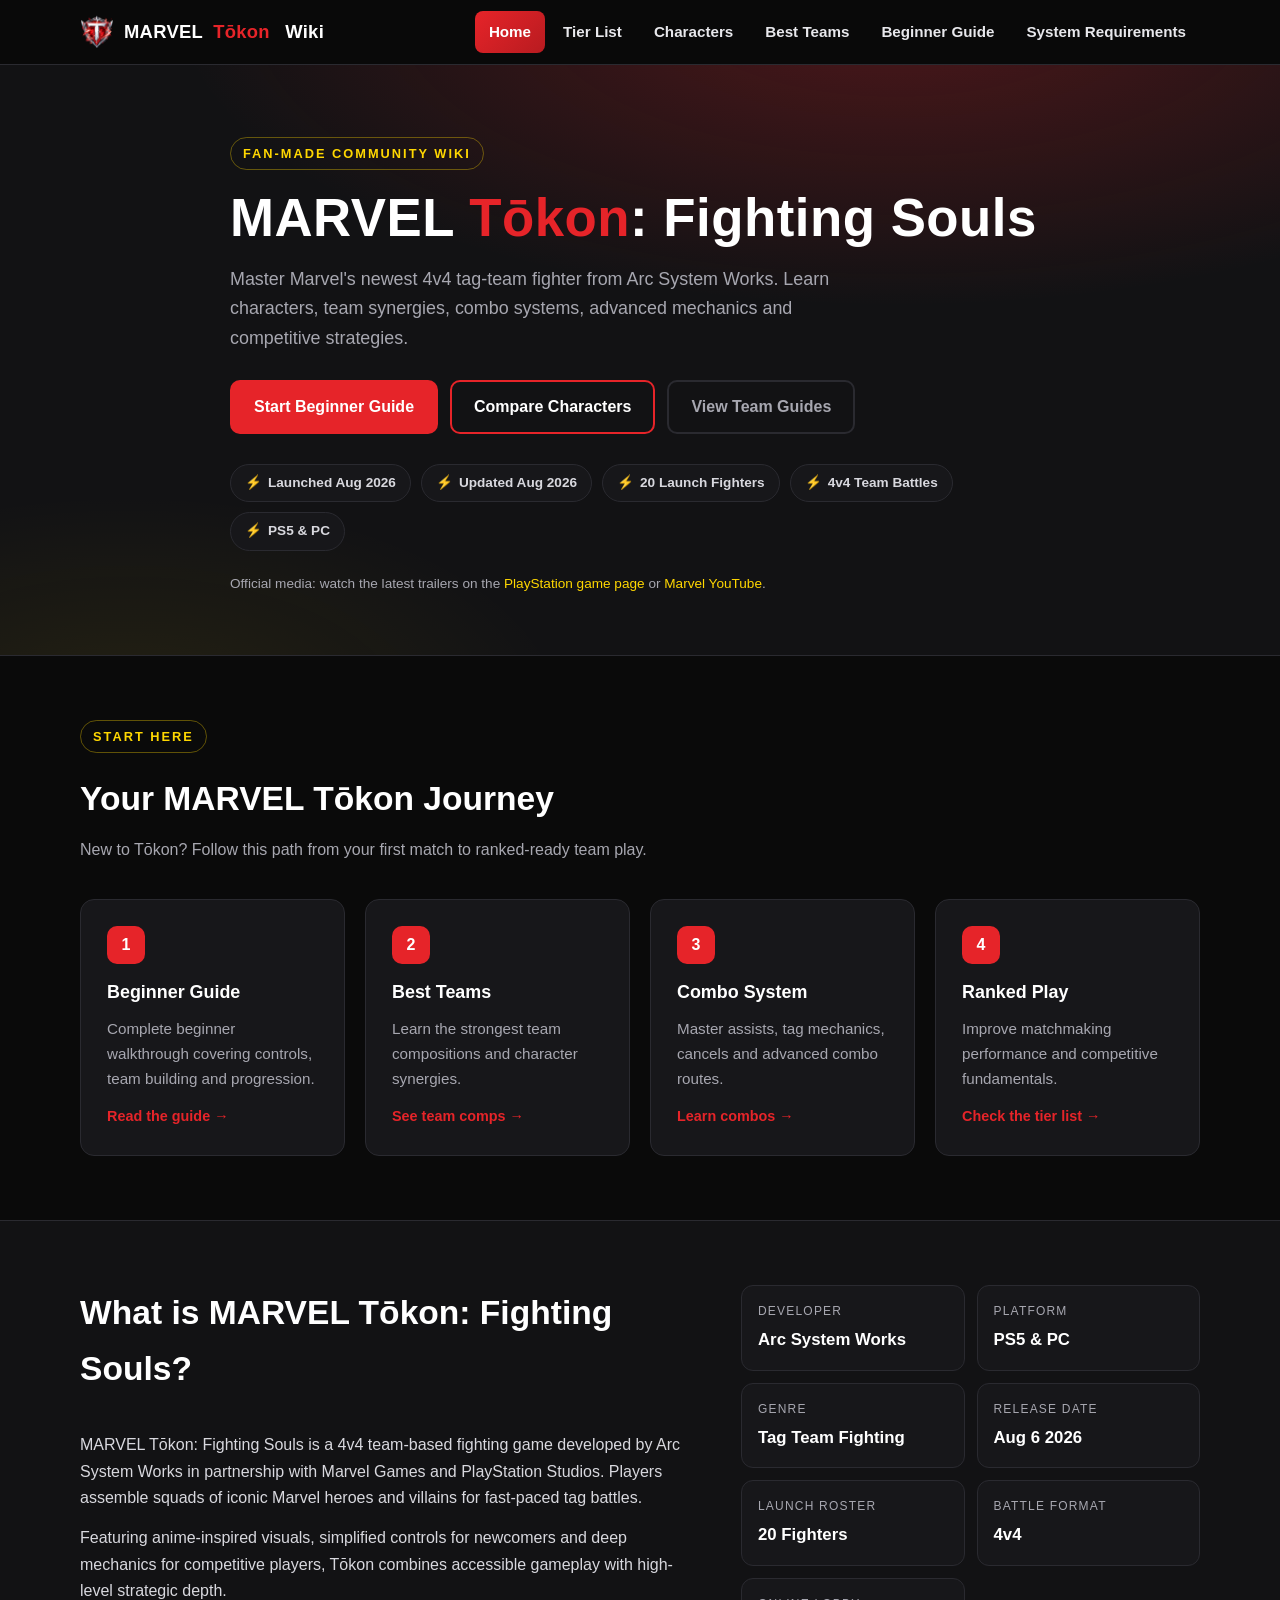
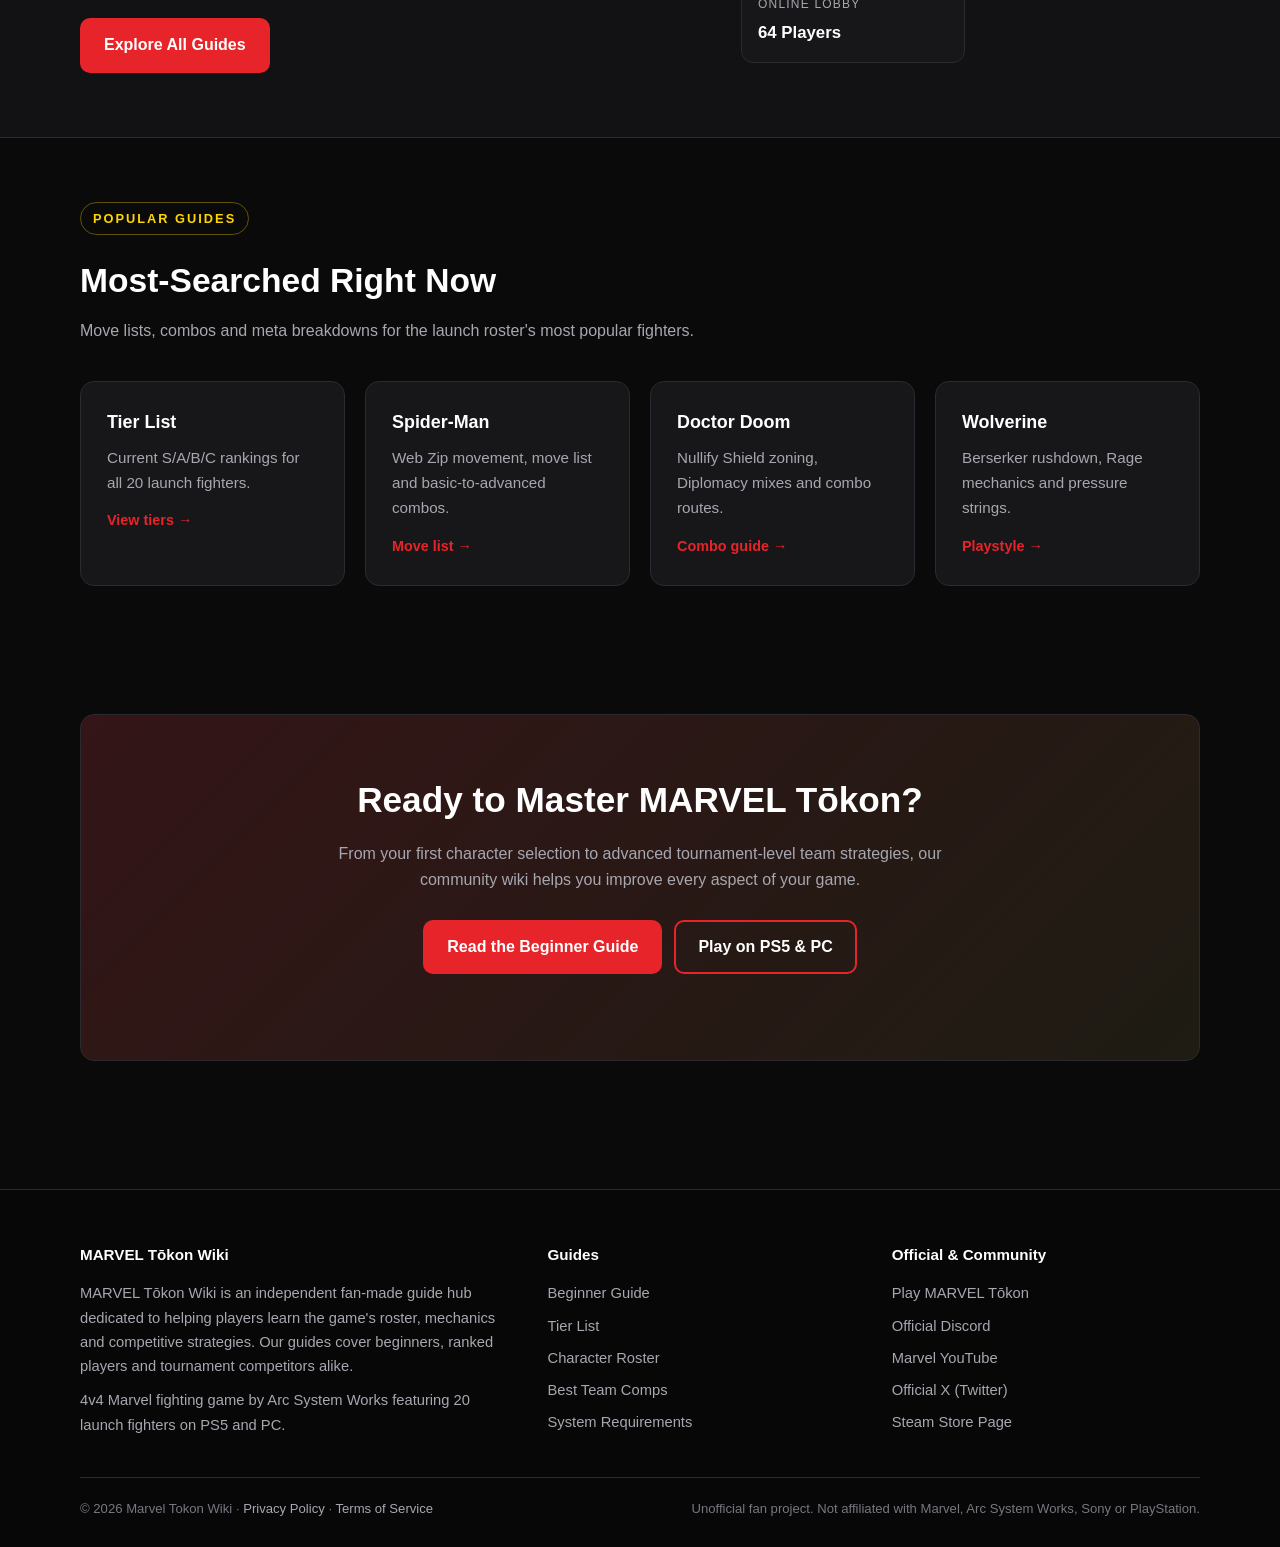
==== index.html @ b665f728 "MARVEL Tokon Wiki v1: 10-page static site (home, roster, 4 character guides, tier list, team comps, " ====
<!doctype html>
<html lang="en">
<head>
<meta charset="UTF-8">
<meta name="viewport" content="width=device-width, initial-scale=1.0">
<title>MARVEL Tōkon Wiki – Tier List, Roster, Guides &amp; Requirements</title>
<meta name="description" content="The ultimate MARVEL Tōkon wiki: current tier list, full 20-fighter roster, move lists &amp; combos, best team comps, crossplay and PC system requirements.">
<meta name="keywords" content="MARVEL Tokon, Marvel Tōkon Fighting Souls, tier list, roster">
<link rel="canonical" href="https://marveltokonwiki.wiki/">
<meta property="og:type" content="website">
<meta property="og:site_name" content="Marvel Tokon Wiki">
<meta property="og:title" content="MARVEL Tōkon Wiki – Tier List, Roster, Guides &amp; Requirements">
<meta property="og:description" content="The ultimate MARVEL Tōkon wiki: tier list, full roster, move lists &amp; combos, best team comps, crossplay and PC system requirements.">
<meta property="og:url" content="https://marveltokonwiki.wiki/">
<meta name="twitter:card" content="summary">
<link rel="icon" href="/favicon.ico" sizes="any">
<link rel="icon" href="/favicon-32x32.png" type="image/png" sizes="32x32">
<link rel="icon" href="/favicon-16x16.png" type="image/png" sizes="16x16">
<link rel="apple-touch-icon" href="/apple-touch-icon.png">
<link rel="manifest" href="/site.webmanifest">
<link rel="stylesheet" href="/assets/css/style.css">
<script type="application/ld+json">
{"@context":"https://schema.org","@type":"WebSite","name":"Marvel Tokon Wiki","url":"https://marveltokonwiki.wiki/","description":"Community wiki for MARVEL Tōkon: Fighting Souls – tier lists, move lists, combos, team comps and system requirements."}
</script>
</head>
<body>
<header class="site-header">
  <div class="container nav-wrap">
    <a class="brand" href="/"><img src="/favicon-32x32.png" alt="Marvel Tokon Wiki logo">MARVEL <em>Tōkon</em>&nbsp;Wiki</a>
    <button class="nav-toggle" aria-label="Toggle navigation" aria-expanded="false">&#9776;</button>
    <ul class="nav-links">
      <li><a href="/" class="active">Home</a></li>
      <li><a href="/tier-list/">Tier List</a></li>
      <li><a href="/characters/">Characters</a></li>
      <li><a href="/guides/best-teams/">Best Teams</a></li>
      <li><a href="/guides/beginner/">Beginner Guide</a></li>
      <li><a href="/system-requirements/">System Requirements</a></li>
    </ul>
  </div>
</header>

<main>
  <section class="hero">
    <div class="container hero-inner">
      <span class="eyebrow">Fan-Made Community Wiki</span>
      <h1>MARVEL <span>Tōkon</span>: Fighting Souls</h1>
      <p class="lead">Master Marvel's newest 4v4 tag-team fighter from Arc System Works. Learn characters, team synergies, combo systems, advanced mechanics and competitive strategies.</p>
      <div class="cta-row">
        <a class="btn btn-primary" href="/guides/beginner/">Start Beginner Guide</a>
        <a class="btn btn-outline" href="/characters/">Compare Characters</a>
        <a class="btn btn-ghost" href="/guides/best-teams/">View Team Guides</a>
      </div>
      <ul class="hero-stats">
        <li>Launched Aug 2026</li>
        <li>Updated Aug 2026</li>
        <li>20 Launch Fighters</li>
        <li>4v4 Team Battles</li>
        <li>PS5 &amp; PC</li>
      </ul>
      <p class="video-note">Official media: watch the latest trailers on the <a href="https://www.playstation.com/games/marvel-tokon-fighting-souls/" target="_blank" rel="noopener">PlayStation game page</a> or <a href="https://www.youtube.com/@Marvel" target="_blank" rel="noopener">Marvel YouTube</a>.</p>
    </div>
  </section>

  <section class="section">
    <div class="container">
      <div class="section-head">
        <span class="eyebrow">Start Here</span>
        <h2>Your MARVEL Tōkon Journey</h2>
        <p>New to Tōkon? Follow this path from your first match to ranked-ready team play.</p>
      </div>
      <div class="grid grid-4">
        <article class="card">
          <span class="num">1</span>
          <h3><a href="/guides/beginner/">Beginner Guide</a></h3>
          <p>Complete beginner walkthrough covering controls, team building and progression.</p>
          <a class="card-link" href="/guides/beginner/">Read the guide &rarr;</a>
        </article>
        <article class="card">
          <span class="num">2</span>
          <h3><a href="/guides/best-teams/">Best Teams</a></h3>
          <p>Learn the strongest team compositions and character synergies.</p>
          <a class="card-link" href="/guides/best-teams/">See team comps &rarr;</a>
        </article>
        <article class="card">
          <span class="num">3</span>
          <h3><a href="/characters/spider-man/">Combo System</a></h3>
          <p>Master assists, tag mechanics, cancels and advanced combo routes.</p>
          <a class="card-link" href="/characters/spider-man/">Learn combos &rarr;</a>
        </article>
        <article class="card">
          <span class="num">4</span>
          <h3><a href="/tier-list/">Ranked Play</a></h3>
          <p>Improve matchmaking performance and competitive fundamentals.</p>
          <a class="card-link" href="/tier-list/">Check the tier list &rarr;</a>
        </article>
      </div>
    </div>
  </section>

  <section class="section section-alt">
    <div class="container about-grid">
      <div class="about-copy">
        <div class="section-head">
          <h2>What is MARVEL Tōkon: Fighting Souls?</h2>
        </div>
        <p>MARVEL Tōkon: Fighting Souls is a 4v4 team-based fighting game developed by Arc System Works in partnership with Marvel Games and PlayStation Studios. Players assemble squads of iconic Marvel heroes and villains for fast-paced tag battles.</p>
        <p>Featuring anime-inspired visuals, simplified controls for newcomers and deep mechanics for competitive players, Tōkon combines accessible gameplay with high-level strategic depth.</p>
        <a class="btn btn-primary" href="/characters/">Explore All Guides</a>
      </div>
      <div class="stat-grid">
        <div class="stat-item"><div class="label">Developer</div><div class="value">Arc System Works</div></div>
        <div class="stat-item"><div class="label">Platform</div><div class="value">PS5 &amp; PC</div></div>
        <div class="stat-item"><div class="label">Genre</div><div class="value">Tag Team Fighting</div></div>
        <div class="stat-item"><div class="label">Release Date</div><div class="value">Aug 6 2026</div></div>
        <div class="stat-item"><div class="label">Launch Roster</div><div class="value">20 Fighters</div></div>
        <div class="stat-item"><div class="label">Battle Format</div><div class="value">4v4</div></div>
        <div class="stat-item"><div class="label">Online Lobby</div><div class="value">64 Players</div></div>
      </div>
    </div>
  </section>

  <section class="section">
    <div class="container">
      <div class="section-head">
        <span class="eyebrow">Popular Guides</span>
        <h2>Most-Searched Right Now</h2>
        <p>Move lists, combos and meta breakdowns for the launch roster's most popular fighters.</p>
      </div>
      <div class="grid grid-4">
        <article class="card"><h3><a href="/tier-list/">Tier List</a></h3><p>Current S/A/B/C rankings for all 20 launch fighters.</p><a class="card-link" href="/tier-list/">View tiers &rarr;</a></article>
        <article class="card"><h3><a href="/characters/spider-man/">Spider-Man</a></h3><p>Web Zip movement, move list and basic-to-advanced combos.</p><a class="card-link" href="/characters/spider-man/">Move list &rarr;</a></article>
        <article class="card"><h3><a href="/characters/doctor-doom/">Doctor Doom</a></h3><p>Nullify Shield zoning, Diplomacy mixes and combo routes.</p><a class="card-link" href="/characters/doctor-doom/">Combo guide &rarr;</a></article>
        <article class="card"><h3><a href="/characters/wolverine/">Wolverine</a></h3><p>Berserker rushdown, Rage mechanics and pressure strings.</p><a class="card-link" href="/characters/wolverine/">Playstyle &rarr;</a></article>
      </div>
    </div>
  </section>

  <section class="section">
    <div class="container">
      <div class="final-cta">
        <h2>Ready to Master MARVEL Tōkon?</h2>
        <p>From your first character selection to advanced tournament-level team strategies, our community wiki helps you improve every aspect of your game.</p>
        <div class="cta-row" style="justify-content:center">
          <a class="btn btn-primary" href="/guides/beginner/">Read the Beginner Guide</a>
          <a class="btn btn-outline" href="https://www.playstation.com/games/marvel-tokon-fighting-souls/" target="_blank" rel="noopener">Play on PS5 &amp; PC</a>
        </div>
      </div>
    </div>
  </section>
</main>

<footer class="site-footer">
  <div class="container">
    <div class="footer-grid">
      <div>
        <h4>MARVEL Tōkon Wiki</h4>
        <p>MARVEL Tōkon Wiki is an independent fan-made guide hub dedicated to helping players learn the game's roster, mechanics and competitive strategies. Our guides cover beginners, ranked players and tournament competitors alike.</p>
        <p style="margin-top:10px">4v4 Marvel fighting game by Arc System Works featuring 20 launch fighters on PS5 and PC.</p>
      </div>
      <div>
        <h4>Guides</h4>
        <ul>
          <li><a href="/guides/beginner/">Beginner Guide</a></li>
          <li><a href="/tier-list/">Tier List</a></li>
          <li><a href="/characters/">Character Roster</a></li>
          <li><a href="/guides/best-teams/">Best Team Comps</a></li>
          <li><a href="/system-requirements/">System Requirements</a></li>
        </ul>
      </div>
      <div>
        <h4>Official &amp; Community</h4>
        <ul>
          <li><a href="https://www.playstation.com/games/marvel-tokon-fighting-souls/" target="_blank" rel="noopener">Play MARVEL Tōkon</a></li>
          <li><a href="https://discord.gg/marveltokonofficial" target="_blank" rel="noopener">Official Discord</a></li>
          <li><a href="https://www.youtube.com/@Marvel" target="_blank" rel="noopener">Marvel YouTube</a></li>
          <li><a href="https://x.com/MARVELTokon" target="_blank" rel="noopener">Official X (Twitter)</a></li>
          <li><a href="https://store.steampowered.com/app/3787240/MARVEL_Tkon_Fighting_Souls/" target="_blank" rel="noopener">Steam Store Page</a></li>
        </ul>
      </div>
    </div>
    <div class="footer-bottom">
      <span>&copy; <span data-year>2026</span> Marvel Tokon Wiki &middot; <a href="/privacy/">Privacy Policy</a> &middot; <a href="/terms/">Terms of Service</a></span>
      <span>Unofficial fan project. Not affiliated with Marvel, Arc System Works, Sony or PlayStation.</span>
    </div>
  </div>
</footer>
<script src="/assets/js/main.js"></script>
</body>
</html>
---- assets/css/style.css ----
/* MARVEL Tokon Wiki - global styles (dark theme) */
:root{
  --primary:#E62429;
  --primary-dark:#b81b20;
  --accent:#FFD700;
  --bg:#0A0A0A;
  --bg-soft:#121214;
  --bg-card:#17171a;
  --bg-elevated:#1e1e22;
  --border:#2a2a30;
  --text:#FFFFFF;
  --text-muted:#a7a7b0;
  --radius:14px;
  --maxw:1160px;
}
*{margin:0;padding:0;box-sizing:border-box}
html{scroll-behavior:smooth}
body{background:var(--bg);color:var(--text);font-family:"Segoe UI",Roboto,"Helvetica Neue",Arial,"Noto Sans",sans-serif;line-height:1.65;-webkit-font-smoothing:antialiased}
img{max-width:100%;display:block}
a{color:var(--accent);text-decoration:none}
a:hover{text-decoration:underline}
.container{max-width:var(--maxw);margin:0 auto;padding:0 20px}
main{min-height:70vh}

/* ===== Header / Nav ===== */
.site-header{position:sticky;top:0;z-index:50;background:rgba(10,10,10,.92);backdrop-filter:blur(8px);border-bottom:1px solid var(--border)}
.nav-wrap{display:flex;align-items:center;justify-content:space-between;height:64px}
.brand{display:flex;align-items:center;gap:10px;font-weight:800;font-size:1.15rem;color:#fff;letter-spacing:.3px}
.brand:hover{text-decoration:none}
.brand img{width:34px;height:34px;border-radius:8px}
.brand em{color:var(--primary);font-style:normal}
.nav-links{display:flex;align-items:center;gap:4px;list-style:none}
.nav-links a{display:block;padding:8px 14px;border-radius:8px;color:#e8e8ec;font-weight:600;font-size:.95rem}
.nav-links a:hover{background:var(--bg-elevated);text-decoration:none}
.nav-links a.active{color:#fff;background:linear-gradient(135deg,var(--primary),var(--primary-dark))}
.nav-toggle{display:none;background:none;border:1px solid var(--border);border-radius:8px;color:#fff;font-size:1.4rem;padding:4px 12px;cursor:pointer}

/* ===== Buttons ===== */
.btn{display:inline-block;padding:12px 22px;border-radius:10px;font-weight:700;border:2px solid transparent;transition:transform .15s ease,background .15s ease}
.btn:hover{text-decoration:none;transform:translateY(-2px)}
.btn-primary{background:var(--primary);color:#fff}
.btn-primary:hover{background:var(--primary-dark)}
.btn-outline{border-color:var(--primary);color:#fff;background:transparent}
.btn-outline:hover{background:rgba(230,36,41,.15)}
.btn-ghost{border-color:var(--border);color:var(--text-muted)}
.btn-ghost:hover{color:#fff;border-color:var(--accent)}

/* ===== Hero ===== */
.hero{position:relative;overflow:hidden;background:radial-gradient(1200px 500px at 70% -10%,rgba(230,36,41,.28),transparent 60%),radial-gradient(800px 400px at 10% 110%,rgba(255,215,0,.08),transparent 55%),var(--bg-soft);border-bottom:1px solid var(--border)}
.hero-inner{padding:72px 0 60px;max-width:820px}
.eyebrow{display:inline-block;font-size:.8rem;font-weight:800;letter-spacing:2px;text-transform:uppercase;color:var(--accent);border:1px solid rgba(255,215,0,.35);padding:5px 12px;border-radius:999px;margin-bottom:18px}
.hero h1{font-size:clamp(2rem,5vw,3.3rem);line-height:1.15;letter-spacing:.5px;margin-bottom:16px}
.hero h1 span{color:var(--primary)}
.hero .lead{color:var(--text-muted);font-size:1.12rem;max-width:640px;margin-bottom:26px}
.cta-row{display:flex;flex-wrap:wrap;gap:12px;margin-bottom:30px}
.hero-stats{display:flex;flex-wrap:wrap;gap:10px;list-style:none}
.hero-stats li{background:var(--bg-card);border:1px solid var(--border);padding:7px 14px;border-radius:999px;font-size:.85rem;font-weight:600;color:#d8d8de}
.hero-stats li::before{content:"\26A1";margin-right:6px}
.video-note{margin-top:22px;font-size:.85rem;color:var(--text-muted)}

/* ===== Sections ===== */
.section{padding:64px 0}
.section-alt{background:var(--bg-soft);border-top:1px solid var(--border);border-bottom:1px solid var(--border)}
.section-head{max-width:720px;margin-bottom:36px}
.section-head h2{font-size:clamp(1.5rem,3vw,2.1rem);margin-bottom:10px}
.section-head p{color:var(--text-muted)}

/* ===== Cards grid ===== */
.grid{display:grid;gap:20px}
.grid-3{grid-template-columns:repeat(3,1fr)}
.grid-4{grid-template-columns:repeat(4,1fr)}
.grid-2{grid-template-columns:repeat(2,1fr)}
.card{background:var(--bg-card);border:1px solid var(--border);border-radius:var(--radius);padding:26px;transition:transform .18s ease,border-color .18s ease,box-shadow .18s ease}
.card:hover{transform:translateY(-4px);border-color:var(--primary);box-shadow:0 10px 30px rgba(230,36,41,.12)}
.card .num{display:inline-flex;align-items:center;justify-content:center;width:38px;height:38px;border-radius:10px;background:var(--primary);color:#fff;font-weight:800;margin-bottom:14px}
.card h3{font-size:1.12rem;margin-bottom:8px}
.card h3 a{color:#fff}
.card p{color:var(--text-muted);font-size:.95rem}
.card .card-link{display:inline-block;margin-top:14px;font-weight:700;font-size:.9rem;color:var(--primary)}

/* ===== About game / stats ===== */
.about-grid{display:grid;grid-template-columns:1.15fr .85fr;gap:40px;align-items:start}
.about-copy p{color:#d8d8de;margin-bottom:14px}
.stat-grid{display:grid;grid-template-columns:repeat(2,1fr);gap:12px}
.stat-item{background:var(--bg-card);border:1px solid var(--border);border-radius:12px;padding:16px}
.stat-item .label{font-size:.75rem;text-transform:uppercase;letter-spacing:1.2px;color:var(--text-muted);margin-bottom:4px}
.stat-item .value{font-weight:800;font-size:1.05rem}

/* ===== Final CTA ===== */
.final-cta{text-align:center;background:linear-gradient(135deg,rgba(230,36,41,.16),rgba(255,215,0,.05)),var(--bg-soft);border:1px solid var(--border);border-radius:var(--radius);padding:56px 24px}
.final-cta h2{font-size:clamp(1.6rem,3vw,2.2rem);margin-bottom:12px}
.final-cta p{color:var(--text-muted);max-width:620px;margin:0 auto 26px}

/* ===== Footer ===== */
.site-footer{border-top:1px solid var(--border);background:#070708;padding:52px 0 28px;margin-top:64px}
.footer-grid{display:grid;grid-template-columns:1.4fr 1fr 1fr;gap:36px;margin-bottom:34px}
.site-footer h4{font-size:.95rem;margin-bottom:14px;color:#fff}
.site-footer p,.site-footer li{color:var(--text-muted);font-size:.92rem}
.site-footer ul{list-style:none}
.site-footer li{margin-bottom:8px}
.site-footer a{color:var(--text-muted)}
.site-footer a:hover{color:var(--accent)}
.footer-bottom{border-top:1px solid var(--border);padding-top:20px;display:flex;flex-wrap:wrap;justify-content:space-between;gap:10px;color:#77777f;font-size:.82rem}

/* ===== Page head (inner pages) ===== */
.page-head{padding:48px 0 36px;background:radial-gradient(900px 320px at 80% -20%,rgba(230,36,41,.22),transparent 60%),var(--bg-soft);border-bottom:1px solid var(--border)}
.breadcrumb{font-size:.85rem;color:var(--text-muted);margin-bottom:14px}
.breadcrumb a{color:var(--text-muted)}
.page-head h1{font-size:clamp(1.7rem,4vw,2.6rem);margin-bottom:12px}
.page-head .lead{color:var(--text-muted);max-width:760px}
.meta-chips{display:flex;flex-wrap:wrap;gap:8px;margin-top:18px}
.chip{background:var(--bg-card);border:1px solid var(--border);border-radius:999px;padding:5px 12px;font-size:.8rem;font-weight:600;color:#d8d8de}
.chip.gold{color:var(--accent);border-color:rgba(255,215,0,.4)}

/* ===== Tables (move lists) ===== */
.table-wrap{overflow-x:auto;border:1px solid var(--border);border-radius:var(--radius);background:var(--bg-card)}
table{width:100%;border-collapse:collapse;font-size:.95rem;min-width:560px}
th,td{text-align:left;padding:12px 16px;border-bottom:1px solid var(--border);vertical-align:top}
th{background:var(--bg-elevated);font-size:.78rem;text-transform:uppercase;letter-spacing:1px;color:var(--text-muted)}
tr:last-child td{border-bottom:none}
td .input{font-family:Consolas,Menlo,monospace;background:#0d0d10;border:1px solid var(--border);border-radius:6px;padding:2px 8px;font-size:.85rem;color:var(--accent);white-space:nowrap}
.move-name{font-weight:700;color:#fff}

/* ===== Tabs ===== */
.tabs{margin:26px 0}
.tab-buttons{display:flex;flex-wrap:wrap;gap:8px;border-bottom:2px solid var(--border);padding-bottom:0}
.tab-buttons button{background:none;border:none;border-bottom:3px solid transparent;color:var(--text-muted);font-weight:700;font-size:.98rem;padding:10px 18px;cursor:pointer;margin-bottom:-2px}
.tab-buttons button:hover{color:#fff}
.tab-buttons button.active{color:#fff;border-bottom-color:var(--primary)}
.tab-panel{display:none;padding:22px 0}
.tab-panel.active{display:block}

/* ===== Accordion ===== */
.accordion{border:1px solid var(--border);border-radius:var(--radius);overflow:hidden;background:var(--bg-card)}
.accordion-item + .accordion-item{border-top:1px solid var(--border)}
.accordion-item button{width:100%;display:flex;justify-content:space-between;align-items:center;background:none;border:none;color:#fff;font-weight:700;font-size:1rem;padding:16px 20px;cursor:pointer;text-align:left}
.accordion-item button::after{content:"+";font-size:1.3rem;color:var(--primary);transition:transform .2s}
.accordion-item.open button::after{transform:rotate(45deg)}
.accordion-body{display:none;padding:0 20px 16px;color:var(--text-muted);font-size:.95rem}
.accordion-item.open .accordion-body{display:block}

/* ===== Tier list ===== */
.tier-row{display:flex;gap:16px;margin-bottom:14px;align-items:stretch}
.tier-label{flex:0 0 84px;display:flex;align-items:center;justify-content:center;font-size:1.9rem;font-weight:900;border-radius:12px;color:#0a0a0a}
.tier-label.s{background:linear-gradient(135deg,#FFD700,#ffb300)}
.tier-label.a{background:linear-gradient(135deg,#E62429,#a3171c);color:#fff}
.tier-label.b{background:linear-gradient(135deg,#3b82f6,#1d4ed8);color:#fff}
.tier-label.c{background:linear-gradient(135deg,#6b7280,#374151);color:#fff}
.tier-cells{display:flex;flex-wrap:wrap;gap:8px;background:var(--bg-card);border:1px solid var(--border);border-radius:12px;padding:12px;flex:1}
.tier-cells span{background:var(--bg-elevated);border:1px solid var(--border);padding:6px 12px;border-radius:8px;font-size:.88rem;font-weight:600}
.tier-note{color:var(--text-muted);font-size:.92rem;margin-top:18px}

/* ===== Character roster grid ===== */
.filter-bar{display:flex;flex-wrap:wrap;gap:10px;margin-bottom:24px;align-items:center}
.filter-bar button{background:var(--bg-card);border:1px solid var(--border);color:var(--text-muted);border-radius:999px;padding:7px 16px;font-weight:600;font-size:.88rem;cursor:pointer}
.filter-bar button.active{background:var(--primary);border-color:var(--primary);color:#fff}
.filter-bar input{background:var(--bg-card);border:1px solid var(--border);border-radius:999px;color:#fff;padding:8px 16px;font-size:.9rem;min-width:200px}
.roster-grid{display:grid;grid-template-columns:repeat(auto-fill,minmax(200px,1fr));gap:16px}
.char-card{position:relative;background:var(--bg-card);border:1px solid var(--border);border-radius:var(--radius);padding:22px 18px;text-align:center;transition:transform .18s ease,border-color .18s ease,box-shadow .18s ease}
.char-card:hover{transform:scale(1.04);border-color:var(--accent);box-shadow:0 12px 30px rgba(0,0,0,.5);z-index:2}
.char-card .avatar{width:64px;height:64px;margin:0 auto 12px;border-radius:50%;display:flex;align-items:center;justify-content:center;font-size:1.5rem;font-weight:900;color:#fff;background:linear-gradient(135deg,var(--primary),#5a0d10)}
.char-card h3{font-size:1rem;margin-bottom:6px}
.char-card h3 a{color:#fff}
.char-card .role{font-size:.78rem;color:var(--accent);font-weight:700;text-transform:uppercase;letter-spacing:1px}
.char-card .team{font-size:.78rem;color:var(--text-muted);margin-top:4px}
.char-card.has-page{border-bottom:3px solid var(--primary)}
.team-section h2{font-size:1.15rem;color:var(--accent);margin:28px 0 12px;border-left:4px solid var(--primary);padding-left:10px}

/* ===== Specs / key-value ===== */
.kv{display:grid;grid-template-columns:repeat(2,1fr);gap:12px}
.kv .cell{background:var(--bg-card);border:1px solid var(--border);border-radius:12px;padding:14px 16px}
.kv .cell .k{font-size:.78rem;text-transform:uppercase;letter-spacing:1px;color:var(--text-muted)}
.kv .cell .v{font-weight:700;margin-top:2px}
.callout{border-left:4px solid var(--primary);background:var(--bg-card);border-radius:0 12px 12px 0;padding:16px 20px;color:#d8d8de;margin:20px 0;font-size:.95rem}
.callout.gold{border-left-color:var(--accent)}
ul.checklist{list-style:none;margin:12px 0}
ul.checklist li{padding-left:26px;position:relative;margin-bottom:8px;color:#d8d8de}
ul.checklist li::before{content:"\2713";position:absolute;left:0;color:var(--primary);font-weight:900}
ol.steps{margin:12px 0 12px 22px;color:#d8d8de}
ol.steps li{margin-bottom:8px}

/* ===== Team builder visual ===== */
.team-box{background:var(--bg-card);border:1px solid var(--border);border-radius:var(--radius);padding:24px;margin-bottom:18px}
.team-box h3{margin-bottom:6px}
.team-box .team-tag{font-size:.8rem;font-weight:800;color:var(--accent);text-transform:uppercase;letter-spacing:1.5px}
.team-slots{display:flex;flex-wrap:wrap;gap:10px;margin:14px 0}
.team-slots .slot{display:flex;align-items:center;gap:8px;background:var(--bg-elevated);border:1px solid var(--border);border-radius:10px;padding:8px 14px;font-weight:700;font-size:.9rem}
.team-slots .slot i{width:10px;height:10px;border-radius:50%;background:var(--primary);font-style:normal}
.team-slots .slot.assist i{background:var(--accent)}
.team-box p{color:var(--text-muted);font-size:.94rem}

/* ===== Responsive ===== */
@media (max-width:960px){
  .grid-4{grid-template-columns:repeat(2,1fr)}
  .grid-3{grid-template-columns:repeat(2,1fr)}
  .about-grid{grid-template-columns:1fr}
  .footer-grid{grid-template-columns:1fr 1fr}
}
@media (max-width:720px){
  .nav-toggle{display:block}
  .nav-links{position:absolute;top:64px;left:0;right:0;flex-direction:column;align-items:stretch;background:#0c0c0e;border-bottom:1px solid var(--border);padding:10px 16px;display:none}
  .nav-links.open{display:flex}
  .nav-links a{padding:12px 14px}
  .grid-2,.grid-3,.grid-4{grid-template-columns:1fr}
  .hero-inner{padding:52px 0 44px}
  .kv,.stat-grid{grid-template-columns:1fr}
  .tier-row{flex-direction:column}
  .tier-label{flex:0 0 48px}
  .footer-grid{grid-template-columns:1fr}
}
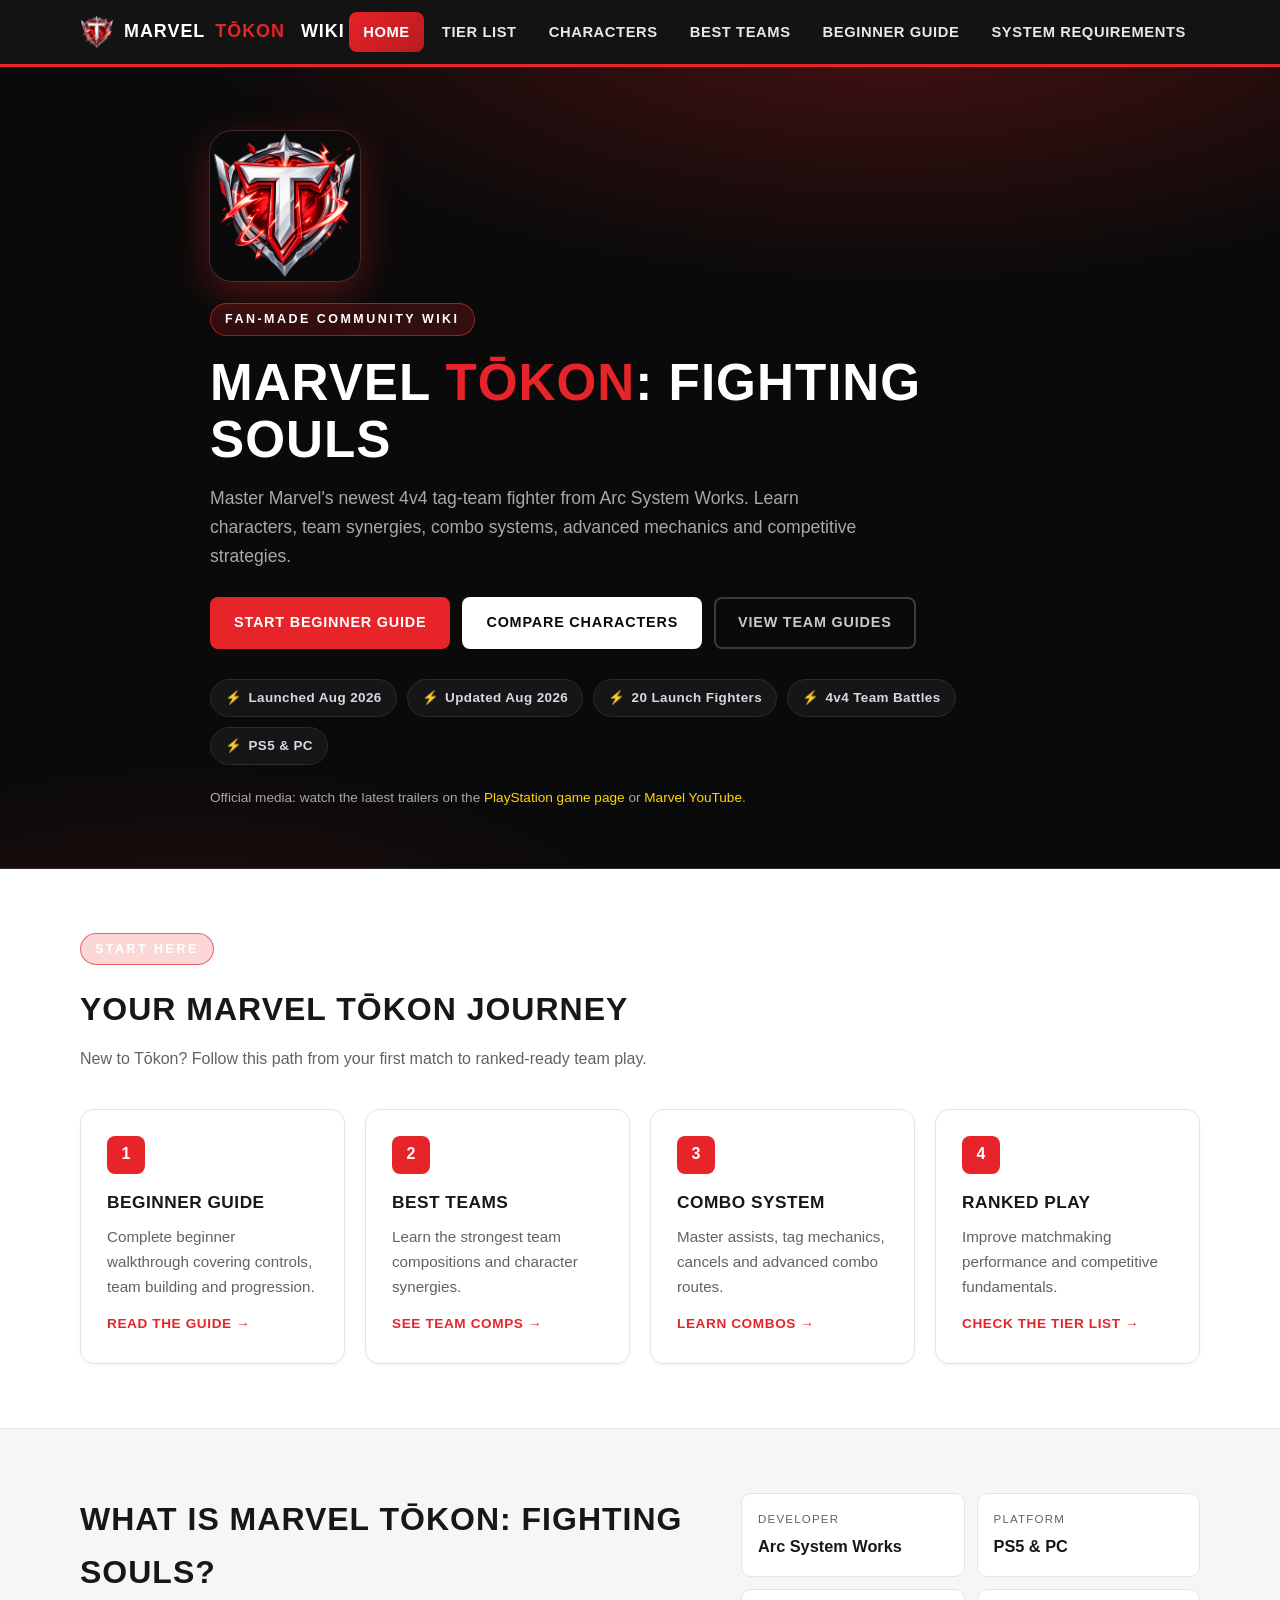
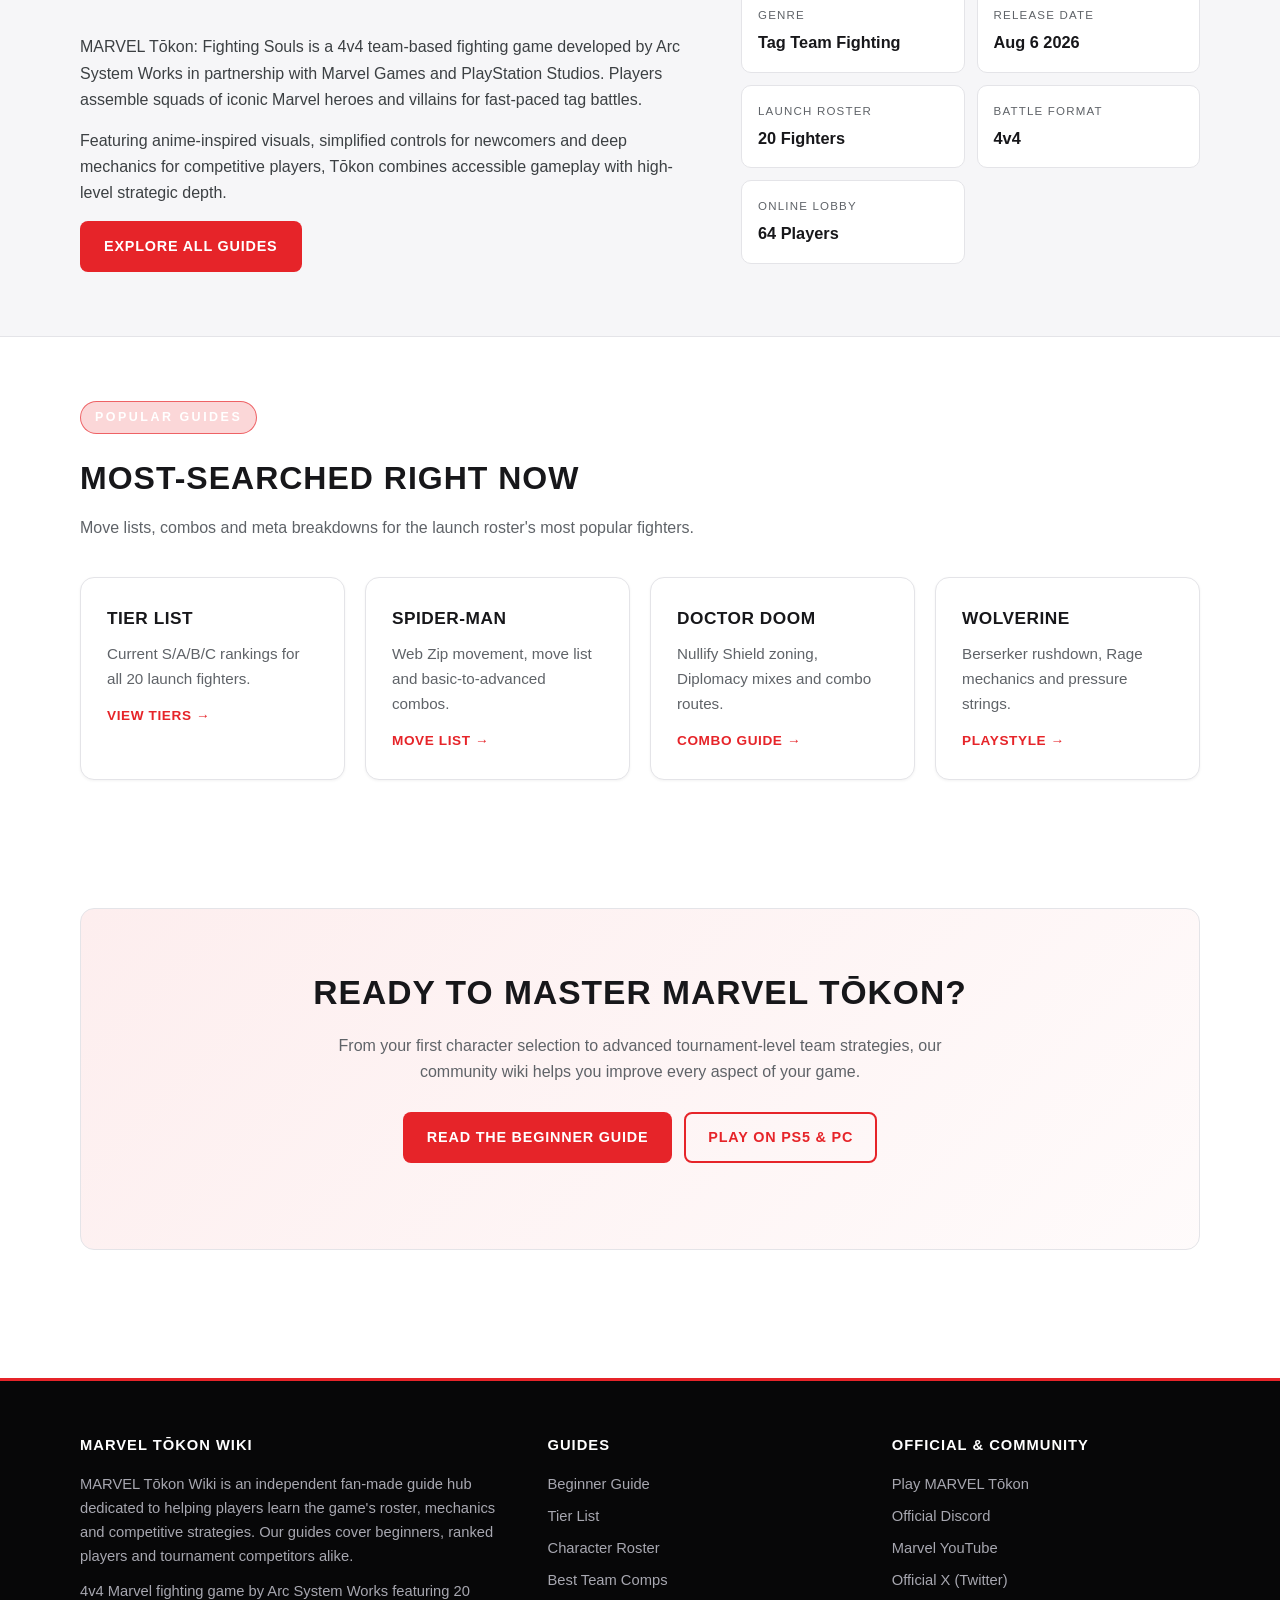
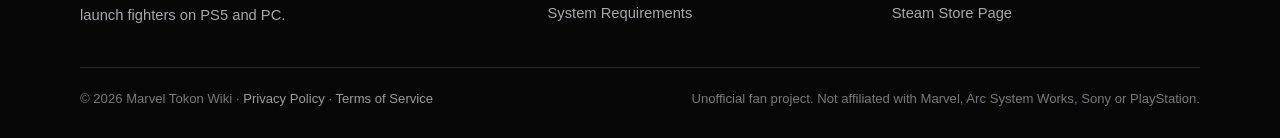
==== commit 884c4360: "Theme v2: official-style hybrid (dark masthead/nav/footer + light content), uppercase Marvel typogra" ====
--- a/index.html
+++ b/index.html
@@ -42,12 +42,13 @@
 <main>
   <section class="hero">
     <div class="container hero-inner">
+      <img class="hero-logo" src="/logo.png" alt="">
       <span class="eyebrow">Fan-Made Community Wiki</span>
       <h1>MARVEL <span>Tōkon</span>: Fighting Souls</h1>
       <p class="lead">Master Marvel's newest 4v4 tag-team fighter from Arc System Works. Learn characters, team synergies, combo systems, advanced mechanics and competitive strategies.</p>
       <div class="cta-row">
         <a class="btn btn-primary" href="/guides/beginner/">Start Beginner Guide</a>
-        <a class="btn btn-outline" href="/characters/">Compare Characters</a>
+        <a class="btn btn-light" href="/characters/">Compare Characters</a>
         <a class="btn btn-ghost" href="/guides/best-teams/">View Team Guides</a>
       </div>
       <ul class="hero-stats">
@@ -188,3 +189,4 @@
 </body>
 </html>
 
+
--- a/assets/css/style.css
+++ b/assets/css/style.css
@@ -1,15 +1,21 @@
-/* MARVEL Tokon Wiki - global styles (dark theme) */
+/* MARVEL Tokon Wiki - hybrid theme (official-style: dark masthead + light content) */
 :root{
   --primary:#E62429;
   --primary-dark:#b81b20;
-  --accent:#FFD700;
-  --bg:#0A0A0A;
-  --bg-soft:#121214;
-  --bg-card:#17171a;
-  --bg-elevated:#1e1e22;
-  --border:#2a2a30;
-  --text:#FFFFFF;
-  --text-muted:#a7a7b0;
+  --accent:#FFD700;               /* reserved for S-tier / gold chips */
+  /* dark surfaces (nav / hero / footer) */
+  --dark-bg:#0A0A0A;
+  --dark-card:#161618;
+  --dark-border:#2a2a30;
+  --dark-text:#FFFFFF;
+  --dark-muted:#a7a7b0;
+  /* light surfaces (content) */
+  --bg:#FFFFFF;
+  --bg-soft:#f6f6f8;
+  --card:#FFFFFF;
+  --border:#e4e4e8;
+  --text:#17171a;
+  --muted:#5f6368;
   --radius:14px;
   --maxw:1160px;
 }
@@ -17,177 +23,184 @@
 html{scroll-behavior:smooth}
 body{background:var(--bg);color:var(--text);font-family:"Segoe UI",Roboto,"Helvetica Neue",Arial,"Noto Sans",sans-serif;line-height:1.65;-webkit-font-smoothing:antialiased}
 img{max-width:100%;display:block}
-a{color:var(--accent);text-decoration:none}
+a{color:var(--primary);text-decoration:none}
 a:hover{text-decoration:underline}
 .container{max-width:var(--maxw);margin:0 auto;padding:0 20px}
 main{min-height:70vh}
-
-/* ===== Header / Nav ===== */
-.site-header{position:sticky;top:0;z-index:50;background:rgba(10,10,10,.92);backdrop-filter:blur(8px);border-bottom:1px solid var(--border)}
+h1,h2{letter-spacing:.5px}
+
+/* ===== Header / Nav (dark) ===== */
+.site-header{position:sticky;top:0;z-index:50;background:rgba(10,10,10,.96);backdrop-filter:blur(8px);border-bottom:3px solid var(--primary)}
 .nav-wrap{display:flex;align-items:center;justify-content:space-between;height:64px}
-.brand{display:flex;align-items:center;gap:10px;font-weight:800;font-size:1.15rem;color:#fff;letter-spacing:.3px}
+.brand{display:flex;align-items:center;gap:10px;font-weight:800;font-size:1.12rem;color:#fff;letter-spacing:1px;text-transform:uppercase}
 .brand:hover{text-decoration:none}
 .brand img{width:34px;height:34px;border-radius:8px}
 .brand em{color:var(--primary);font-style:normal}
 .nav-links{display:flex;align-items:center;gap:4px;list-style:none}
-.nav-links a{display:block;padding:8px 14px;border-radius:8px;color:#e8e8ec;font-weight:600;font-size:.95rem}
-.nav-links a:hover{background:var(--bg-elevated);text-decoration:none}
+.nav-links a{display:block;padding:8px 14px;border-radius:8px;color:#e8e8ec;font-weight:600;font-size:.92rem;text-transform:uppercase;letter-spacing:.6px}
+.nav-links a:hover{background:var(--dark-card);text-decoration:none}
 .nav-links a.active{color:#fff;background:linear-gradient(135deg,var(--primary),var(--primary-dark))}
-.nav-toggle{display:none;background:none;border:1px solid var(--border);border-radius:8px;color:#fff;font-size:1.4rem;padding:4px 12px;cursor:pointer}
+.nav-toggle{display:none;background:none;border:1px solid var(--dark-border);border-radius:8px;color:#fff;font-size:1.4rem;padding:4px 12px;cursor:pointer}
 
 /* ===== Buttons ===== */
-.btn{display:inline-block;padding:12px 22px;border-radius:10px;font-weight:700;border:2px solid transparent;transition:transform .15s ease,background .15s ease}
+.btn{display:inline-block;padding:12px 22px;border-radius:8px;font-weight:800;border:2px solid transparent;transition:transform .15s ease,background .15s ease;text-transform:uppercase;letter-spacing:.8px;font-size:.9rem}
 .btn:hover{text-decoration:none;transform:translateY(-2px)}
 .btn-primary{background:var(--primary);color:#fff}
 .btn-primary:hover{background:var(--primary-dark)}
-.btn-outline{border-color:var(--primary);color:#fff;background:transparent}
-.btn-outline:hover{background:rgba(230,36,41,.15)}
-.btn-ghost{border-color:var(--border);color:var(--text-muted)}
-.btn-ghost:hover{color:#fff;border-color:var(--accent)}
-
-/* ===== Hero ===== */
-.hero{position:relative;overflow:hidden;background:radial-gradient(1200px 500px at 70% -10%,rgba(230,36,41,.28),transparent 60%),radial-gradient(800px 400px at 10% 110%,rgba(255,215,0,.08),transparent 55%),var(--bg-soft);border-bottom:1px solid var(--border)}
-.hero-inner{padding:72px 0 60px;max-width:820px}
-.eyebrow{display:inline-block;font-size:.8rem;font-weight:800;letter-spacing:2px;text-transform:uppercase;color:var(--accent);border:1px solid rgba(255,215,0,.35);padding:5px 12px;border-radius:999px;margin-bottom:18px}
-.hero h1{font-size:clamp(2rem,5vw,3.3rem);line-height:1.15;letter-spacing:.5px;margin-bottom:16px}
+.btn-light{background:#fff;color:#0a0a0a}
+.btn-light:hover{background:#e8e8ec}
+.btn-outline{border-color:var(--primary);color:var(--primary);background:transparent}
+.btn-outline:hover{background:rgba(230,36,41,.08)}
+.btn-ghost{border-color:#3a3a40;color:#c9c9cf}
+.btn-ghost:hover{color:#fff;border-color:var(--primary)}
+
+/* ===== Hero (dark masthead) ===== */
+.hero{position:relative;overflow:hidden;background:radial-gradient(1200px 500px at 70% -10%,rgba(230,36,41,.30),transparent 60%),radial-gradient(900px 420px at 15% 115%,rgba(230,36,41,.14),transparent 55%),var(--dark-bg);border-bottom:1px solid var(--dark-border)}
+.hero-inner{padding:64px 0 58px;max-width:860px}
+.hero-logo{width:150px;height:150px;border-radius:22px;box-shadow:0 0 0 1px rgba(255,255,255,.12),0 12px 40px rgba(230,36,41,.35);margin-bottom:22px}
+.eyebrow{display:inline-block;font-size:.78rem;font-weight:800;letter-spacing:2.5px;text-transform:uppercase;color:#fff;border:1px solid rgba(230,36,41,.65);background:rgba(230,36,41,.18);padding:5px 14px;border-radius:999px;margin-bottom:18px}
+.hero h1{font-size:clamp(2rem,5vw,3.2rem);line-height:1.12;text-transform:uppercase;letter-spacing:1px;margin-bottom:16px;color:#fff}
 .hero h1 span{color:var(--primary)}
-.hero .lead{color:var(--text-muted);font-size:1.12rem;max-width:640px;margin-bottom:26px}
+.hero .lead{color:var(--dark-muted);font-size:1.1rem;max-width:660px;margin-bottom:26px}
 .cta-row{display:flex;flex-wrap:wrap;gap:12px;margin-bottom:30px}
 .hero-stats{display:flex;flex-wrap:wrap;gap:10px;list-style:none}
-.hero-stats li{background:var(--bg-card);border:1px solid var(--border);padding:7px 14px;border-radius:999px;font-size:.85rem;font-weight:600;color:#d8d8de}
+.hero-stats li{background:var(--dark-card);border:1px solid var(--dark-border);padding:7px 14px;border-radius:999px;font-size:.84rem;font-weight:700;color:#d8d8de;letter-spacing:.4px}
 .hero-stats li::before{content:"\26A1";margin-right:6px}
-.video-note{margin-top:22px;font-size:.85rem;color:var(--text-muted)}
-
-/* ===== Sections ===== */
+.video-note{margin-top:22px;font-size:.85rem;color:var(--dark-muted)}
+.video-note a{color:var(--accent)}
+
+/* ===== Sections (light) ===== */
 .section{padding:64px 0}
 .section-alt{background:var(--bg-soft);border-top:1px solid var(--border);border-bottom:1px solid var(--border)}
-.section-head{max-width:720px;margin-bottom:36px}
-.section-head h2{font-size:clamp(1.5rem,3vw,2.1rem);margin-bottom:10px}
-.section-head p{color:var(--text-muted)}
-
-/* ===== Cards grid ===== */
+.section-head{max-width:760px;margin-bottom:36px}
+.section-head h2{font-size:clamp(1.4rem,3vw,2rem);text-transform:uppercase;letter-spacing:1px;margin-bottom:10px}
+.section-head p{color:var(--muted)}
+
+/* ===== Cards grid (light) ===== */
 .grid{display:grid;gap:20px}
 .grid-3{grid-template-columns:repeat(3,1fr)}
 .grid-4{grid-template-columns:repeat(4,1fr)}
 .grid-2{grid-template-columns:repeat(2,1fr)}
-.card{background:var(--bg-card);border:1px solid var(--border);border-radius:var(--radius);padding:26px;transition:transform .18s ease,border-color .18s ease,box-shadow .18s ease}
-.card:hover{transform:translateY(-4px);border-color:var(--primary);box-shadow:0 10px 30px rgba(230,36,41,.12)}
-.card .num{display:inline-flex;align-items:center;justify-content:center;width:38px;height:38px;border-radius:10px;background:var(--primary);color:#fff;font-weight:800;margin-bottom:14px}
-.card h3{font-size:1.12rem;margin-bottom:8px}
-.card h3 a{color:#fff}
-.card p{color:var(--text-muted);font-size:.95rem}
-.card .card-link{display:inline-block;margin-top:14px;font-weight:700;font-size:.9rem;color:var(--primary)}
-
-/* ===== About game / stats ===== */
+.card{background:var(--card);border:1px solid var(--border);border-radius:var(--radius);padding:26px;box-shadow:0 1px 3px rgba(0,0,0,.05);transition:transform .18s ease,border-color .18s ease,box-shadow .18s ease}
+.card:hover{transform:translateY(-4px);border-color:var(--primary);box-shadow:0 12px 30px rgba(230,36,41,.10)}
+.card .num{display:inline-flex;align-items:center;justify-content:center;width:38px;height:38px;border-radius:8px;background:var(--primary);color:#fff;font-weight:800;margin-bottom:14px}
+.card h3{font-size:1.08rem;margin-bottom:8px;text-transform:uppercase;letter-spacing:.5px}
+.card h3 a{color:var(--text)}
+.card p{color:var(--muted);font-size:.95rem}
+.card .card-link{display:inline-block;margin-top:14px;font-weight:800;font-size:.85rem;color:var(--primary);text-transform:uppercase;letter-spacing:.6px}
+
+/* ===== About game / stats (light) ===== */
 .about-grid{display:grid;grid-template-columns:1.15fr .85fr;gap:40px;align-items:start}
-.about-copy p{color:#d8d8de;margin-bottom:14px}
+.about-copy p{color:#3c4043;margin-bottom:14px}
 .stat-grid{display:grid;grid-template-columns:repeat(2,1fr);gap:12px}
-.stat-item{background:var(--bg-card);border:1px solid var(--border);border-radius:12px;padding:16px}
-.stat-item .label{font-size:.75rem;text-transform:uppercase;letter-spacing:1.2px;color:var(--text-muted);margin-bottom:4px}
-.stat-item .value{font-weight:800;font-size:1.05rem}
-
-/* ===== Final CTA ===== */
-.final-cta{text-align:center;background:linear-gradient(135deg,rgba(230,36,41,.16),rgba(255,215,0,.05)),var(--bg-soft);border:1px solid var(--border);border-radius:var(--radius);padding:56px 24px}
-.final-cta h2{font-size:clamp(1.6rem,3vw,2.2rem);margin-bottom:12px}
-.final-cta p{color:var(--text-muted);max-width:620px;margin:0 auto 26px}
-
-/* ===== Footer ===== */
-.site-footer{border-top:1px solid var(--border);background:#070708;padding:52px 0 28px;margin-top:64px}
+.stat-item{background:var(--card);border:1px solid var(--border);border-radius:10px;padding:16px}
+.stat-item .label{font-size:.72rem;text-transform:uppercase;letter-spacing:1.2px;color:var(--muted);margin-bottom:4px}
+.stat-item .value{font-weight:800;font-size:1.02rem}
+
+/* ===== Final CTA (light) ===== */
+.final-cta{text-align:center;background:linear-gradient(135deg,rgba(230,36,41,.08),rgba(230,36,41,.02)),var(--card);border:1px solid var(--border);border-radius:var(--radius);padding:56px 24px}
+.final-cta h2{font-size:clamp(1.5rem,3vw,2.1rem);text-transform:uppercase;letter-spacing:1px;margin-bottom:12px}
+.final-cta p{color:var(--muted);max-width:640px;margin:0 auto 26px}
+
+/* ===== Footer (dark) ===== */
+.site-footer{border-top:3px solid var(--primary);background:#070708;padding:52px 0 28px;margin-top:64px}
 .footer-grid{display:grid;grid-template-columns:1.4fr 1fr 1fr;gap:36px;margin-bottom:34px}
-.site-footer h4{font-size:.95rem;margin-bottom:14px;color:#fff}
-.site-footer p,.site-footer li{color:var(--text-muted);font-size:.92rem}
+.site-footer h4{font-size:.92rem;margin-bottom:14px;color:#fff;text-transform:uppercase;letter-spacing:1px}
+.site-footer p,.site-footer li{color:var(--dark-muted);font-size:.92rem}
 .site-footer ul{list-style:none}
 .site-footer li{margin-bottom:8px}
-.site-footer a{color:var(--text-muted)}
+.site-footer a{color:var(--dark-muted)}
 .site-footer a:hover{color:var(--accent)}
-.footer-bottom{border-top:1px solid var(--border);padding-top:20px;display:flex;flex-wrap:wrap;justify-content:space-between;gap:10px;color:#77777f;font-size:.82rem}
-
-/* ===== Page head (inner pages) ===== */
-.page-head{padding:48px 0 36px;background:radial-gradient(900px 320px at 80% -20%,rgba(230,36,41,.22),transparent 60%),var(--bg-soft);border-bottom:1px solid var(--border)}
-.breadcrumb{font-size:.85rem;color:var(--text-muted);margin-bottom:14px}
-.breadcrumb a{color:var(--text-muted)}
-.page-head h1{font-size:clamp(1.7rem,4vw,2.6rem);margin-bottom:12px}
-.page-head .lead{color:var(--text-muted);max-width:760px}
+.footer-bottom{border-top:1px solid var(--dark-border);padding-top:20px;display:flex;flex-wrap:wrap;justify-content:space-between;gap:10px;color:#77777f;font-size:.82rem}
+.footer-bottom a{color:#9a9aa2}
+
+/* ===== Page head (inner pages, light) ===== */
+.page-head{padding:48px 0 36px;background:radial-gradient(900px 300px at 85% -20%,rgba(230,36,41,.07),transparent 60%),var(--bg-soft);border-bottom:1px solid var(--border)}
+.breadcrumb{font-size:.85rem;color:var(--muted);margin-bottom:14px}
+.breadcrumb a{color:var(--muted)}
+.page-head h1{font-size:clamp(1.6rem,4vw,2.5rem);text-transform:uppercase;letter-spacing:1px;margin-bottom:12px}
+.page-head .lead{color:var(--muted);max-width:780px}
 .meta-chips{display:flex;flex-wrap:wrap;gap:8px;margin-top:18px}
-.chip{background:var(--bg-card);border:1px solid var(--border);border-radius:999px;padding:5px 12px;font-size:.8rem;font-weight:600;color:#d8d8de}
-.chip.gold{color:var(--accent);border-color:rgba(255,215,0,.4)}
-
-/* ===== Tables (move lists) ===== */
-.table-wrap{overflow-x:auto;border:1px solid var(--border);border-radius:var(--radius);background:var(--bg-card)}
+.chip{background:var(--card);border:1px solid var(--border);border-radius:999px;padding:5px 12px;font-size:.78rem;font-weight:700;color:#3c4043;letter-spacing:.4px}
+.chip.gold{color:#8a6d00;border-color:#e6c94c;background:#fffbea}
+
+/* ===== Tables (light, high readability) ===== */
+.table-wrap{overflow-x:auto;border:1px solid var(--border);border-radius:var(--radius);background:var(--card);box-shadow:0 1px 3px rgba(0,0,0,.05)}
 table{width:100%;border-collapse:collapse;font-size:.95rem;min-width:560px}
-th,td{text-align:left;padding:12px 16px;border-bottom:1px solid var(--border);vertical-align:top}
-th{background:var(--bg-elevated);font-size:.78rem;text-transform:uppercase;letter-spacing:1px;color:var(--text-muted)}
+th,td{text-align:left;padding:12px 16px;border-bottom:1px solid #ececf0;vertical-align:top}
+th{background:#f3f4f6;font-size:.76rem;text-transform:uppercase;letter-spacing:1px;color:var(--muted)}
 tr:last-child td{border-bottom:none}
-td .input{font-family:Consolas,Menlo,monospace;background:#0d0d10;border:1px solid var(--border);border-radius:6px;padding:2px 8px;font-size:.85rem;color:var(--accent);white-space:nowrap}
-.move-name{font-weight:700;color:#fff}
-
-/* ===== Tabs ===== */
+td .input{font-family:Consolas,Menlo,monospace;background:#f6f6f8;border:1px solid var(--border);border-radius:6px;padding:2px 8px;font-size:.85rem;color:var(--primary-dark);white-space:nowrap;font-weight:700}
+.move-name{font-weight:700;color:var(--text)}
+
+/* ===== Tabs (light) ===== */
 .tabs{margin:26px 0}
-.tab-buttons{display:flex;flex-wrap:wrap;gap:8px;border-bottom:2px solid var(--border);padding-bottom:0}
-.tab-buttons button{background:none;border:none;border-bottom:3px solid transparent;color:var(--text-muted);font-weight:700;font-size:.98rem;padding:10px 18px;cursor:pointer;margin-bottom:-2px}
-.tab-buttons button:hover{color:#fff}
-.tab-buttons button.active{color:#fff;border-bottom-color:var(--primary)}
+.tab-buttons{display:flex;flex-wrap:wrap;gap:8px;border-bottom:2px solid var(--border)}
+.tab-buttons button{background:none;border:none;border-bottom:3px solid transparent;color:var(--muted);font-weight:800;font-size:.95rem;padding:10px 18px;cursor:pointer;margin-bottom:-2px;text-transform:uppercase;letter-spacing:.8px}
+.tab-buttons button:hover{color:var(--text)}
+.tab-buttons button.active{color:var(--primary);border-bottom-color:var(--primary)}
 .tab-panel{display:none;padding:22px 0}
 .tab-panel.active{display:block}
 
-/* ===== Accordion ===== */
-.accordion{border:1px solid var(--border);border-radius:var(--radius);overflow:hidden;background:var(--bg-card)}
+/* ===== Accordion (light) ===== */
+.accordion{border:1px solid var(--border);border-radius:var(--radius);overflow:hidden;background:var(--card);box-shadow:0 1px 3px rgba(0,0,0,.05)}
 .accordion-item + .accordion-item{border-top:1px solid var(--border)}
-.accordion-item button{width:100%;display:flex;justify-content:space-between;align-items:center;background:none;border:none;color:#fff;font-weight:700;font-size:1rem;padding:16px 20px;cursor:pointer;text-align:left}
+.accordion-item button{width:100%;display:flex;justify-content:space-between;align-items:center;background:none;border:none;color:var(--text);font-weight:700;font-size:1rem;padding:16px 20px;cursor:pointer;text-align:left}
 .accordion-item button::after{content:"+";font-size:1.3rem;color:var(--primary);transition:transform .2s}
 .accordion-item.open button::after{transform:rotate(45deg)}
-.accordion-body{display:none;padding:0 20px 16px;color:var(--text-muted);font-size:.95rem}
+.accordion-body{display:none;padding:0 20px 16px;color:var(--muted);font-size:.95rem}
 .accordion-item.open .accordion-body{display:block}
 
-/* ===== Tier list ===== */
+/* ===== Tier list (light) ===== */
 .tier-row{display:flex;gap:16px;margin-bottom:14px;align-items:stretch}
 .tier-label{flex:0 0 84px;display:flex;align-items:center;justify-content:center;font-size:1.9rem;font-weight:900;border-radius:12px;color:#0a0a0a}
 .tier-label.s{background:linear-gradient(135deg,#FFD700,#ffb300)}
 .tier-label.a{background:linear-gradient(135deg,#E62429,#a3171c);color:#fff}
 .tier-label.b{background:linear-gradient(135deg,#3b82f6,#1d4ed8);color:#fff}
-.tier-label.c{background:linear-gradient(135deg,#6b7280,#374151);color:#fff}
-.tier-cells{display:flex;flex-wrap:wrap;gap:8px;background:var(--bg-card);border:1px solid var(--border);border-radius:12px;padding:12px;flex:1}
-.tier-cells span{background:var(--bg-elevated);border:1px solid var(--border);padding:6px 12px;border-radius:8px;font-size:.88rem;font-weight:600}
-.tier-note{color:var(--text-muted);font-size:.92rem;margin-top:18px}
-
-/* ===== Character roster grid ===== */
+.tier-label.c{background:linear-gradient(135deg,#9ca3af,#6b7280);color:#fff}
+.tier-cells{display:flex;flex-wrap:wrap;gap:8px;background:var(--card);border:1px solid var(--border);border-radius:12px;padding:12px;flex:1}
+.tier-cells span{background:#f6f6f8;border:1px solid var(--border);padding:6px 12px;border-radius:8px;font-size:.88rem;font-weight:600}
+.tier-note{color:var(--muted);font-size:.92rem;margin-top:18px}
+
+/* ===== Character roster (light poster cards) ===== */
 .filter-bar{display:flex;flex-wrap:wrap;gap:10px;margin-bottom:24px;align-items:center}
-.filter-bar button{background:var(--bg-card);border:1px solid var(--border);color:var(--text-muted);border-radius:999px;padding:7px 16px;font-weight:600;font-size:.88rem;cursor:pointer}
+.filter-bar button{background:var(--card);border:1px solid var(--border);color:var(--muted);border-radius:999px;padding:7px 16px;font-weight:700;font-size:.86rem;cursor:pointer;text-transform:uppercase;letter-spacing:.5px}
 .filter-bar button.active{background:var(--primary);border-color:var(--primary);color:#fff}
-.filter-bar input{background:var(--bg-card);border:1px solid var(--border);border-radius:999px;color:#fff;padding:8px 16px;font-size:.9rem;min-width:200px}
+.filter-bar input{background:var(--card);border:1px solid var(--border);border-radius:999px;color:var(--text);padding:8px 16px;font-size:.9rem;min-width:200px}
 .roster-grid{display:grid;grid-template-columns:repeat(auto-fill,minmax(200px,1fr));gap:16px}
-.char-card{position:relative;background:var(--bg-card);border:1px solid var(--border);border-radius:var(--radius);padding:22px 18px;text-align:center;transition:transform .18s ease,border-color .18s ease,box-shadow .18s ease}
-.char-card:hover{transform:scale(1.04);border-color:var(--accent);box-shadow:0 12px 30px rgba(0,0,0,.5);z-index:2}
+.char-card{position:relative;background:var(--card);border:1px solid var(--border);border-radius:var(--radius);padding:26px 18px 20px;text-align:center;box-shadow:0 1px 3px rgba(0,0,0,.05);transition:transform .18s ease,border-color .18s ease,box-shadow .18s ease;overflow:hidden}
+.char-card::after{content:"";position:absolute;left:0;right:0;bottom:0;height:4px;background:transparent;transition:background .18s}
+.char-card:hover{transform:scale(1.04);border-color:var(--primary);box-shadow:0 14px 34px rgba(0,0,0,.14);z-index:2}
+.char-card.has-page::after{background:var(--primary)}
 .char-card .avatar{width:64px;height:64px;margin:0 auto 12px;border-radius:50%;display:flex;align-items:center;justify-content:center;font-size:1.5rem;font-weight:900;color:#fff;background:linear-gradient(135deg,var(--primary),#5a0d10)}
-.char-card h3{font-size:1rem;margin-bottom:6px}
-.char-card h3 a{color:#fff}
-.char-card .role{font-size:.78rem;color:var(--accent);font-weight:700;text-transform:uppercase;letter-spacing:1px}
-.char-card .team{font-size:.78rem;color:var(--text-muted);margin-top:4px}
-.char-card.has-page{border-bottom:3px solid var(--primary)}
-.team-section h2{font-size:1.15rem;color:var(--accent);margin:28px 0 12px;border-left:4px solid var(--primary);padding-left:10px}
-
-/* ===== Specs / key-value ===== */
+.char-card h3{font-size:1rem;margin-bottom:6px;text-transform:uppercase;letter-spacing:.5px}
+.char-card h3 a{color:var(--text)}
+.char-card .role{font-size:.74rem;color:var(--primary);font-weight:800;text-transform:uppercase;letter-spacing:1.2px}
+.char-card .team{font-size:.78rem;color:var(--muted);margin-top:4px}
+.team-section h2{font-size:1.12rem;color:var(--text);margin:28px 0 12px;border-left:4px solid var(--primary);padding-left:10px;text-transform:uppercase;letter-spacing:.8px}
+
+/* ===== Specs / key-value (light) ===== */
 .kv{display:grid;grid-template-columns:repeat(2,1fr);gap:12px}
-.kv .cell{background:var(--bg-card);border:1px solid var(--border);border-radius:12px;padding:14px 16px}
-.kv .cell .k{font-size:.78rem;text-transform:uppercase;letter-spacing:1px;color:var(--text-muted)}
+.kv .cell{background:var(--card);border:1px solid var(--border);border-radius:10px;padding:14px 16px}
+.kv .cell .k{font-size:.74rem;text-transform:uppercase;letter-spacing:1px;color:var(--muted)}
 .kv .cell .v{font-weight:700;margin-top:2px}
-.callout{border-left:4px solid var(--primary);background:var(--bg-card);border-radius:0 12px 12px 0;padding:16px 20px;color:#d8d8de;margin:20px 0;font-size:.95rem}
-.callout.gold{border-left-color:var(--accent)}
+.callout{border-left:4px solid var(--primary);background:#fdf3f3;border-radius:0 12px 12px 0;padding:16px 20px;color:#3c4043;margin:20px 0;font-size:.95rem}
+.callout.gold{border-left-color:var(--accent);background:#fffbea}
 ul.checklist{list-style:none;margin:12px 0}
-ul.checklist li{padding-left:26px;position:relative;margin-bottom:8px;color:#d8d8de}
+ul.checklist li{padding-left:26px;position:relative;margin-bottom:8px;color:#3c4043}
 ul.checklist li::before{content:"\2713";position:absolute;left:0;color:var(--primary);font-weight:900}
-ol.steps{margin:12px 0 12px 22px;color:#d8d8de}
+ol.steps{margin:12px 0 12px 22px;color:#3c4043}
 ol.steps li{margin-bottom:8px}
 
-/* ===== Team builder visual ===== */
-.team-box{background:var(--bg-card);border:1px solid var(--border);border-radius:var(--radius);padding:24px;margin-bottom:18px}
-.team-box h3{margin-bottom:6px}
-.team-box .team-tag{font-size:.8rem;font-weight:800;color:var(--accent);text-transform:uppercase;letter-spacing:1.5px}
+/* ===== Team builder visual (light) ===== */
+.team-box{background:var(--card);border:1px solid var(--border);border-radius:var(--radius);padding:24px;margin-bottom:18px;box-shadow:0 1px 3px rgba(0,0,0,.05)}
+.team-box h3{margin-bottom:6px;text-transform:uppercase;letter-spacing:.5px}
+.team-box .team-tag{font-size:.78rem;font-weight:800;color:var(--primary);text-transform:uppercase;letter-spacing:1.5px}
 .team-slots{display:flex;flex-wrap:wrap;gap:10px;margin:14px 0}
-.team-slots .slot{display:flex;align-items:center;gap:8px;background:var(--bg-elevated);border:1px solid var(--border);border-radius:10px;padding:8px 14px;font-weight:700;font-size:.9rem}
+.team-slots .slot{display:flex;align-items:center;gap:8px;background:#f6f6f8;border:1px solid var(--border);border-radius:10px;padding:8px 14px;font-weight:700;font-size:.9rem}
 .team-slots .slot i{width:10px;height:10px;border-radius:50%;background:var(--primary);font-style:normal}
-.team-slots .slot.assist i{background:var(--accent)}
-.team-box p{color:var(--text-muted);font-size:.94rem}
+.team-slots .slot.assist i{background:#9ca3af}
+.team-box p{color:var(--muted);font-size:.94rem}
 
 /* ===== Responsive ===== */
 @media (max-width:960px){
@@ -198,11 +211,12 @@
 }
 @media (max-width:720px){
   .nav-toggle{display:block}
-  .nav-links{position:absolute;top:64px;left:0;right:0;flex-direction:column;align-items:stretch;background:#0c0c0e;border-bottom:1px solid var(--border);padding:10px 16px;display:none}
+  .nav-links{position:absolute;top:67px;left:0;right:0;flex-direction:column;align-items:stretch;background:#0c0c0e;border-bottom:1px solid var(--dark-border);padding:10px 16px;display:none}
   .nav-links.open{display:flex}
   .nav-links a{padding:12px 14px}
   .grid-2,.grid-3,.grid-4{grid-template-columns:1fr}
-  .hero-inner{padding:52px 0 44px}
+  .hero-inner{padding:48px 0 42px}
+  .hero-logo{width:110px;height:110px}
   .kv,.stat-grid{grid-template-columns:1fr}
   .tier-row{flex-direction:column}
   .tier-label{flex:0 0 48px}
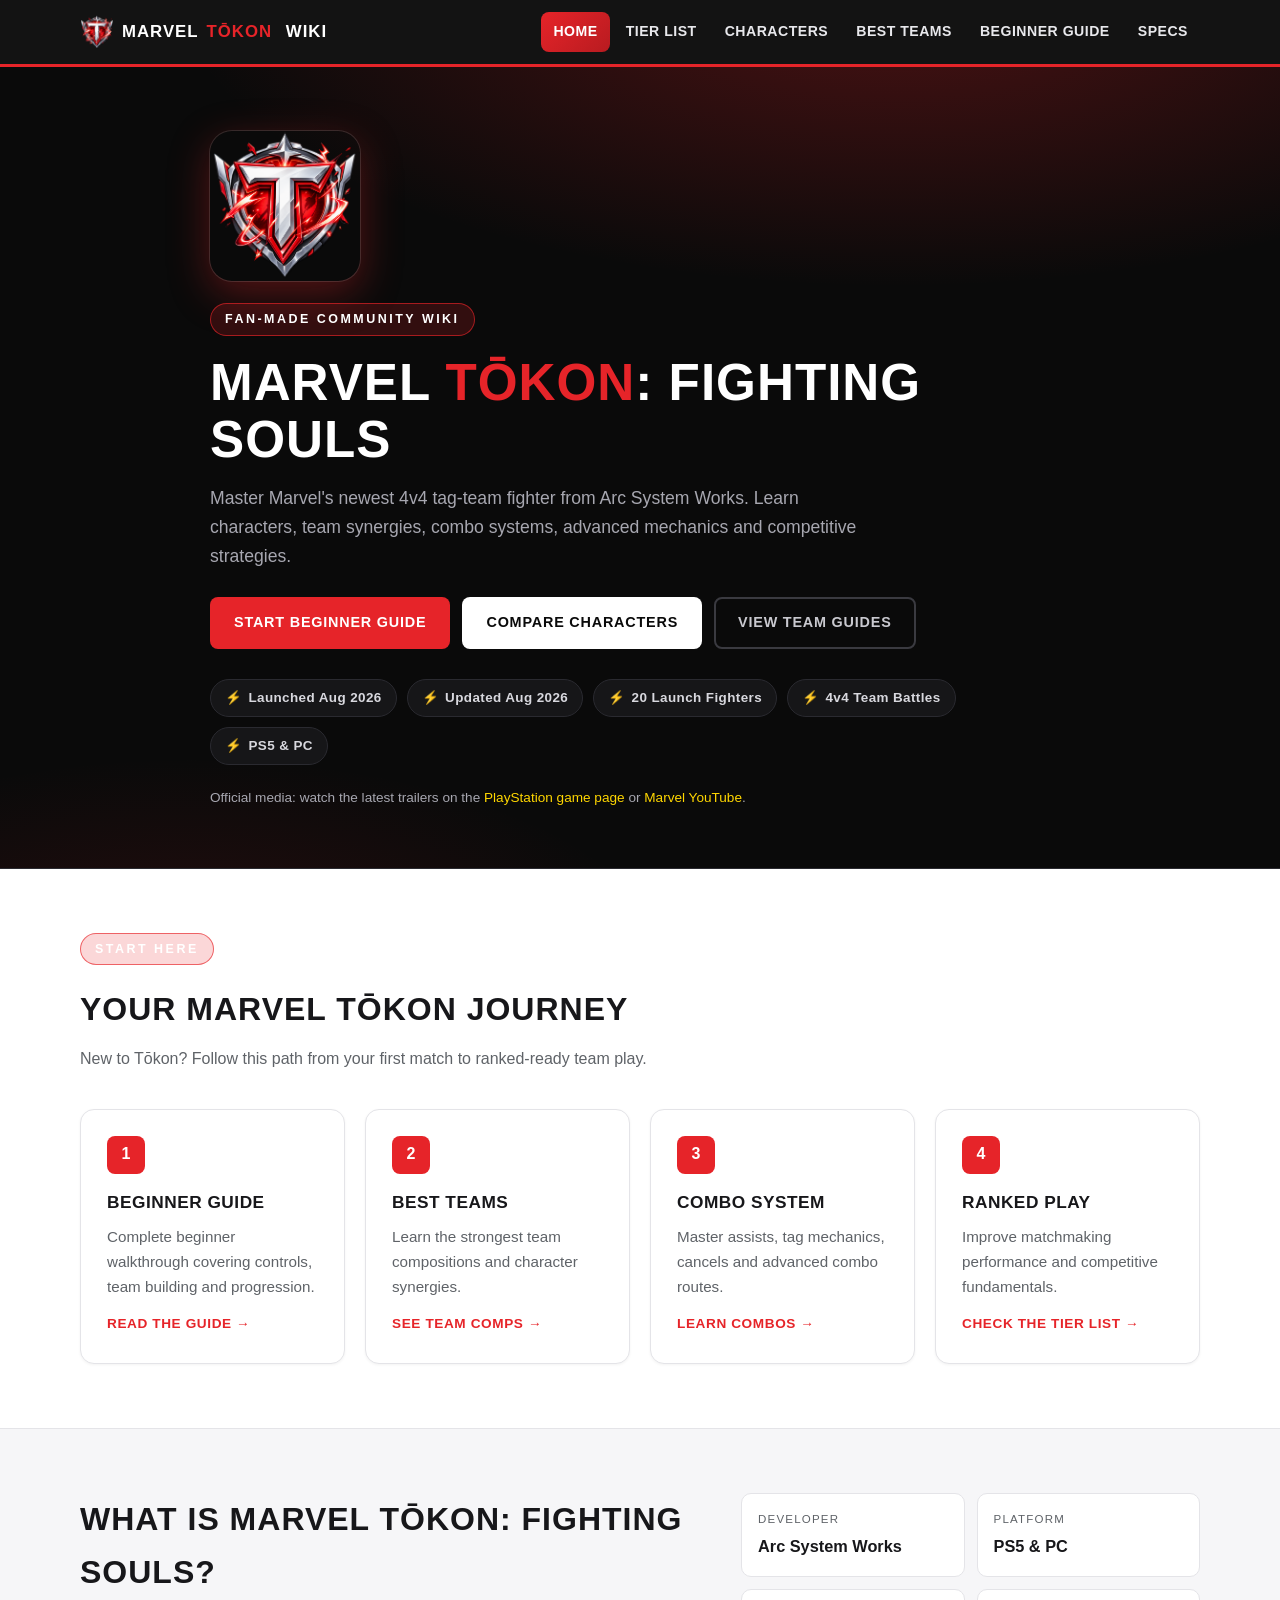
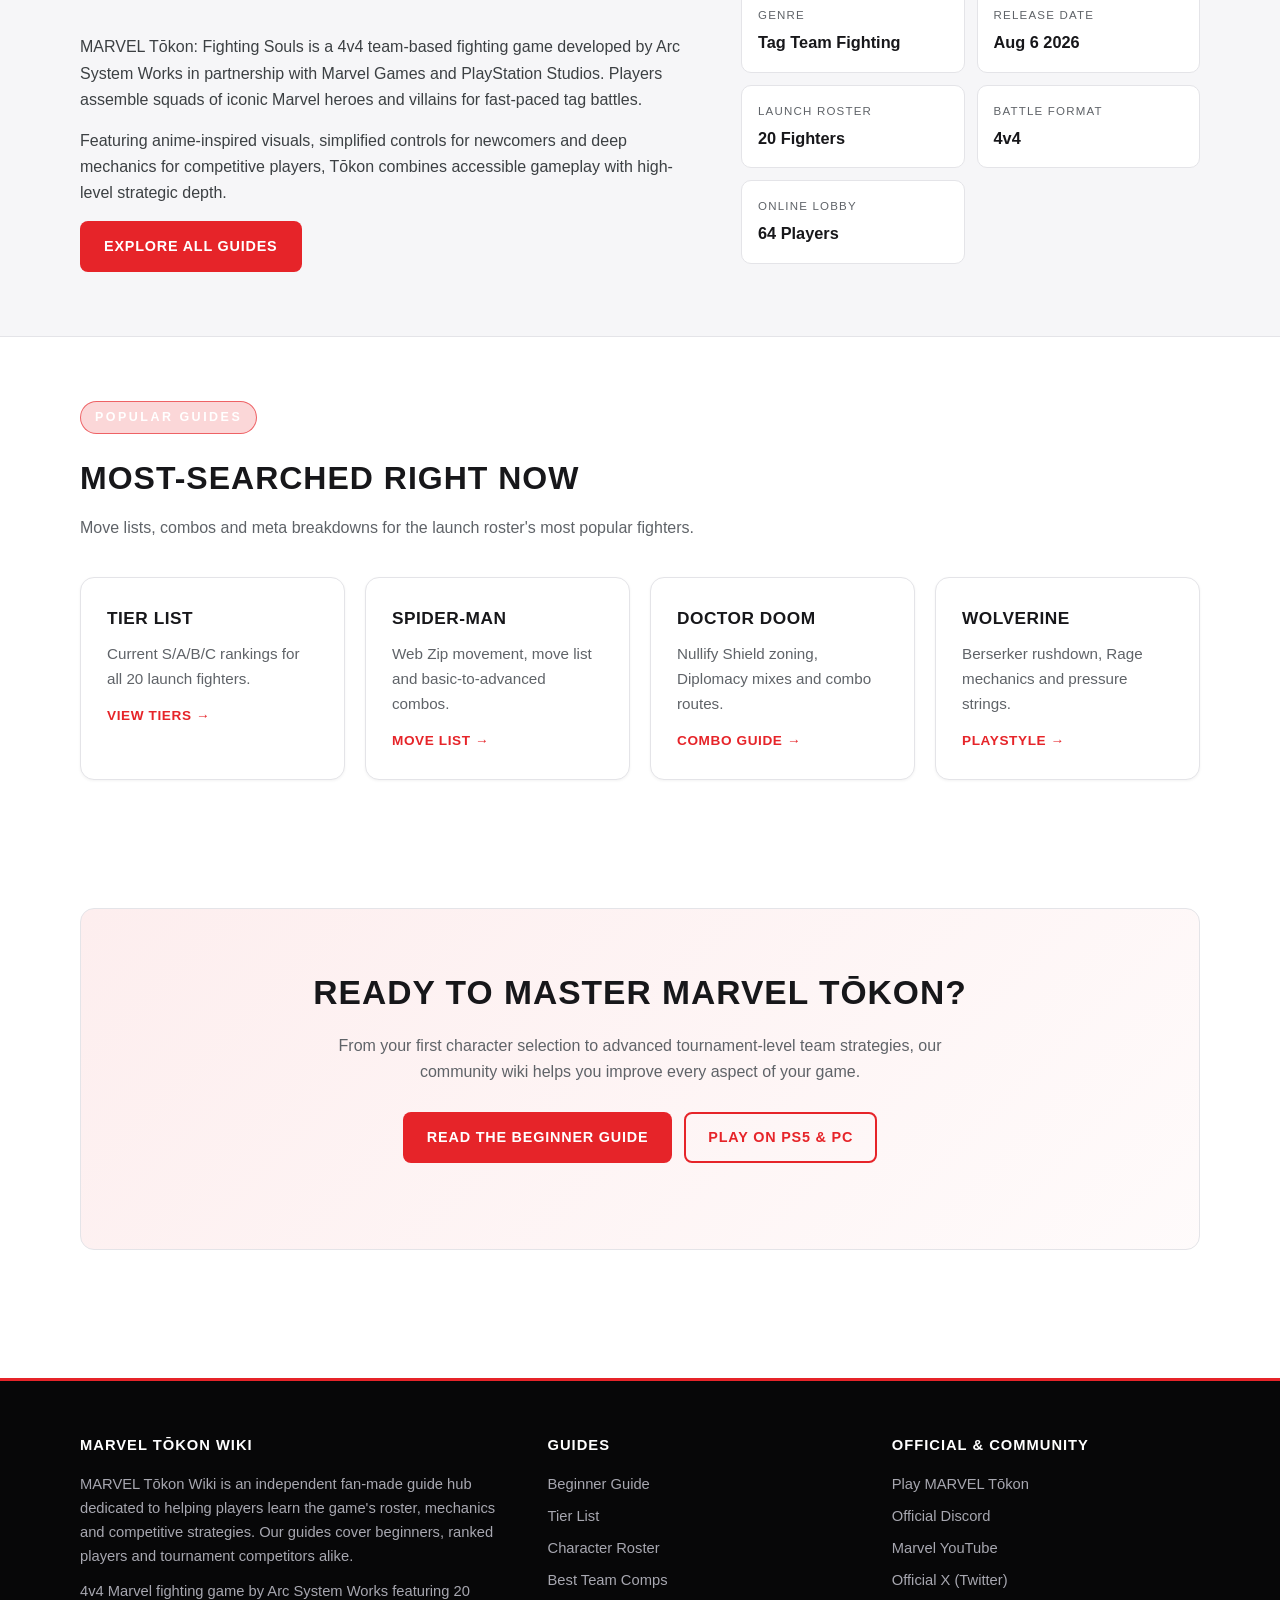
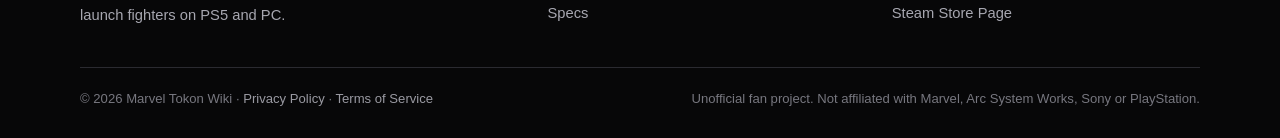
==== commit 3b89da51: "Nav: shorten to SPECS + nowrap + tighter spacing; mobile: full-width stacked CTAs; verified via head" ====
--- a/index.html
+++ b/index.html
@@ -34,7 +34,7 @@
       <li><a href="/characters/">Characters</a></li>
       <li><a href="/guides/best-teams/">Best Teams</a></li>
       <li><a href="/guides/beginner/">Beginner Guide</a></li>
-      <li><a href="/system-requirements/">System Requirements</a></li>
+      <li><a href="/system-requirements/">Specs</a></li>
     </ul>
   </div>
 </header>
@@ -165,7 +165,7 @@
           <li><a href="/tier-list/">Tier List</a></li>
           <li><a href="/characters/">Character Roster</a></li>
           <li><a href="/guides/best-teams/">Best Team Comps</a></li>
-          <li><a href="/system-requirements/">System Requirements</a></li>
+          <li><a href="/system-requirements/">Specs</a></li>
         </ul>
       </div>
       <div>
@@ -190,3 +190,4 @@
 </html>
 
 
+
--- a/assets/css/style.css
+++ b/assets/css/style.css
@@ -32,12 +32,12 @@
 /* ===== Header / Nav (dark) ===== */
 .site-header{position:sticky;top:0;z-index:50;background:rgba(10,10,10,.96);backdrop-filter:blur(8px);border-bottom:3px solid var(--primary)}
 .nav-wrap{display:flex;align-items:center;justify-content:space-between;height:64px}
-.brand{display:flex;align-items:center;gap:10px;font-weight:800;font-size:1.12rem;color:#fff;letter-spacing:1px;text-transform:uppercase}
+.brand{display:flex;align-items:center;gap:8px;font-weight:800;font-size:1.05rem;color:#fff;letter-spacing:1px;text-transform:uppercase;white-space:nowrap}
 .brand:hover{text-decoration:none}
 .brand img{width:34px;height:34px;border-radius:8px}
 .brand em{color:var(--primary);font-style:normal}
 .nav-links{display:flex;align-items:center;gap:4px;list-style:none}
-.nav-links a{display:block;padding:8px 14px;border-radius:8px;color:#e8e8ec;font-weight:600;font-size:.92rem;text-transform:uppercase;letter-spacing:.6px}
+.nav-links a{display:block;padding:8px 12px;border-radius:8px;color:#e8e8ec;font-weight:600;font-size:.88rem;text-transform:uppercase;letter-spacing:.5px;white-space:nowrap}
 .nav-links a:hover{background:var(--dark-card);text-decoration:none}
 .nav-links a.active{color:#fff;background:linear-gradient(135deg,var(--primary),var(--primary-dark))}
 .nav-toggle{display:none;background:none;border:1px solid var(--dark-border);border-radius:8px;color:#fff;font-size:1.4rem;padding:4px 12px;cursor:pointer}
@@ -222,3 +222,15 @@
   .tier-label{flex:0 0 48px}
   .footer-grid{grid-template-columns:1fr}
 }
+
+/* ===== Layout hardening (nav overflow + mobile CTAs) ===== */
+@media (max-width:1080px){
+  .brand{font-size:.95rem}
+  .nav-links a{padding:8px 9px;font-size:.82rem;letter-spacing:.3px}
+}
+@media (max-width:480px){
+  .btn{padding:11px 16px;font-size:.82rem}
+  .cta-row{gap:10px}
+  .cta-row .btn{flex:1 1 100%;text-align:center}
+  .hero h1{letter-spacing:.5px}
+}
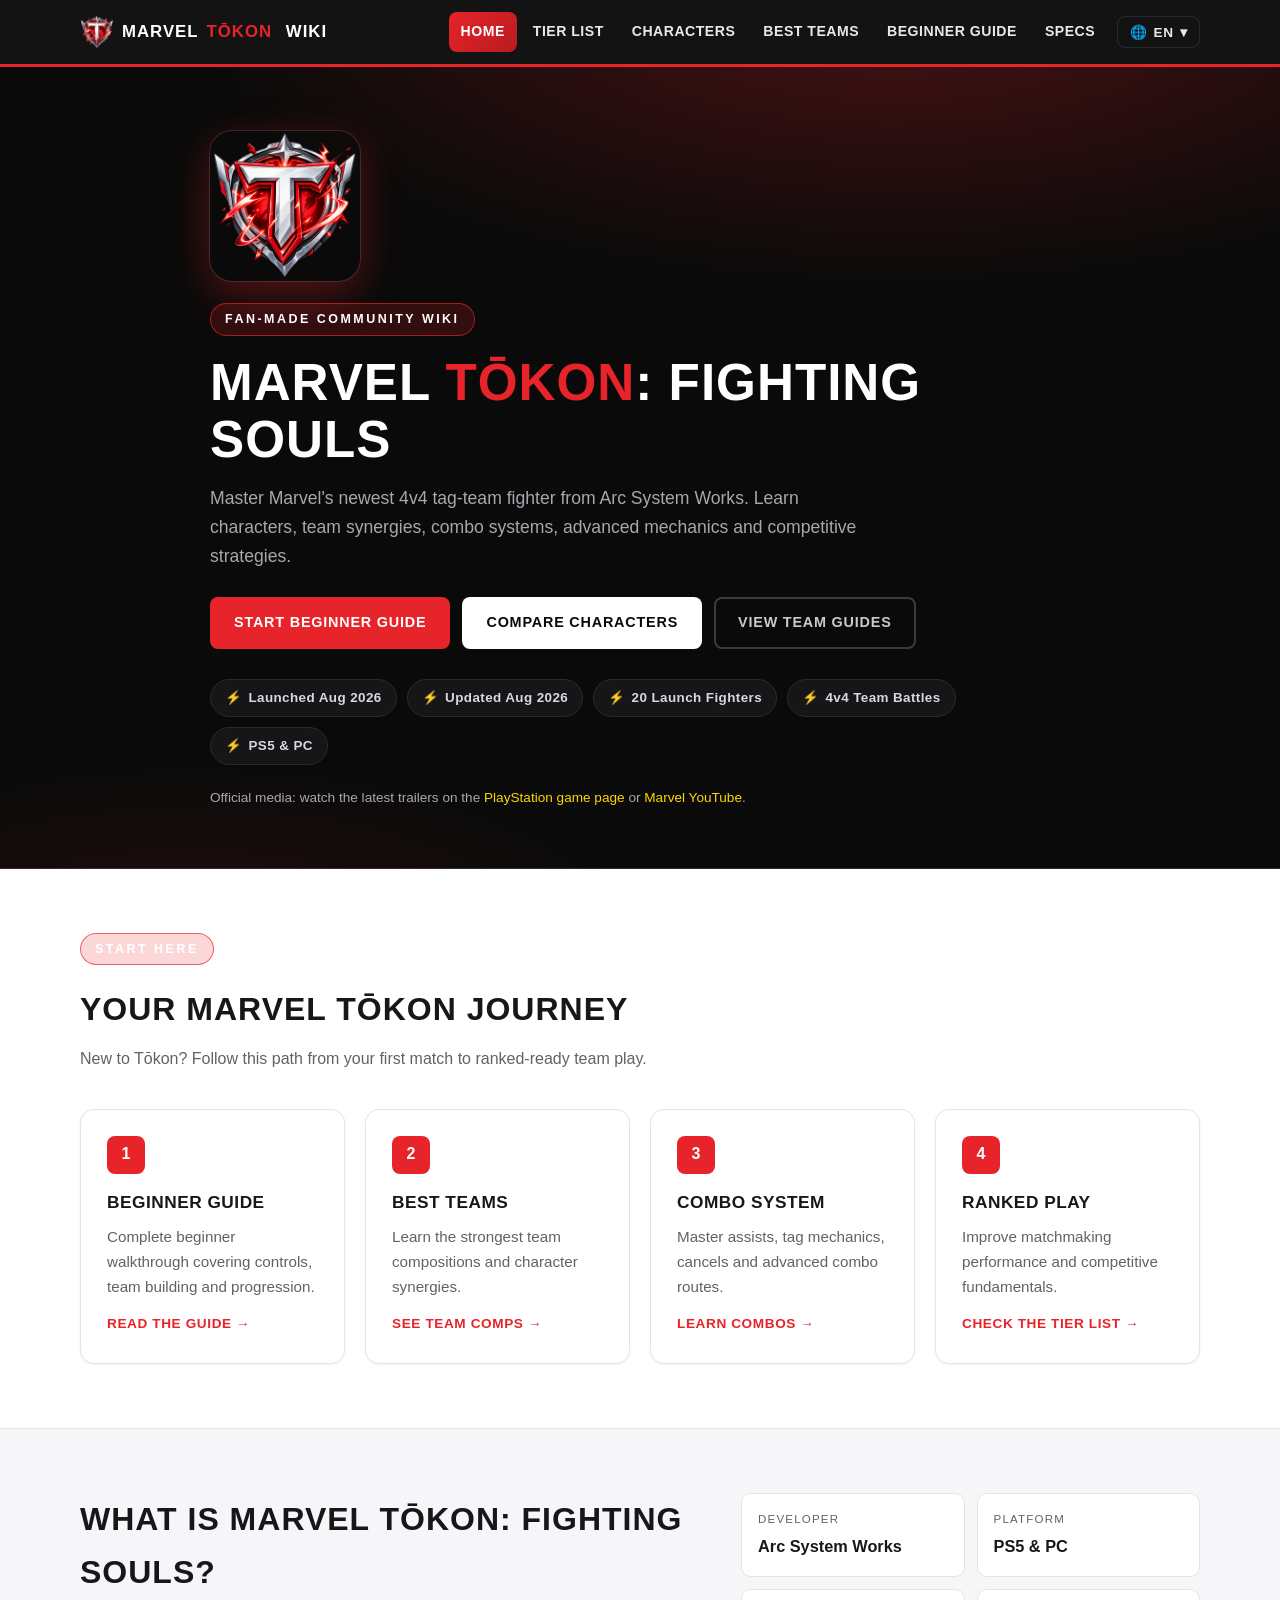
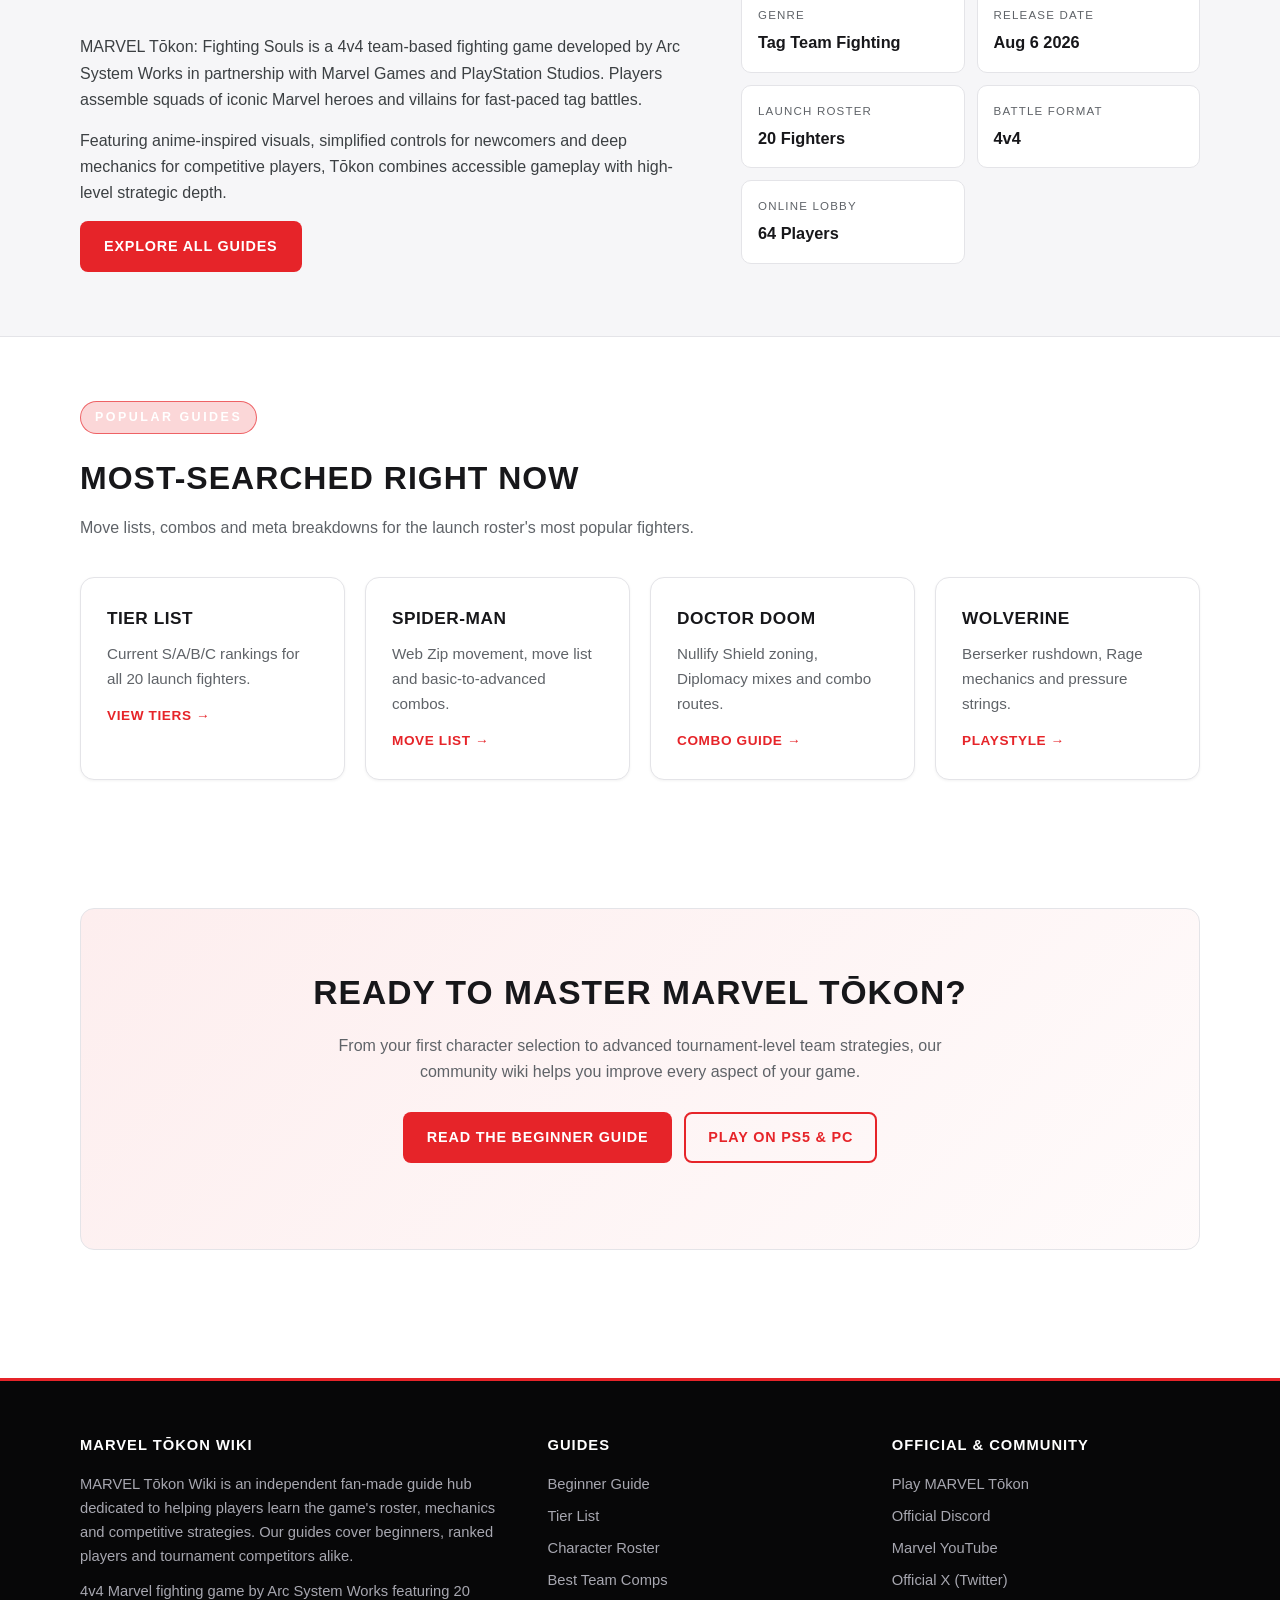
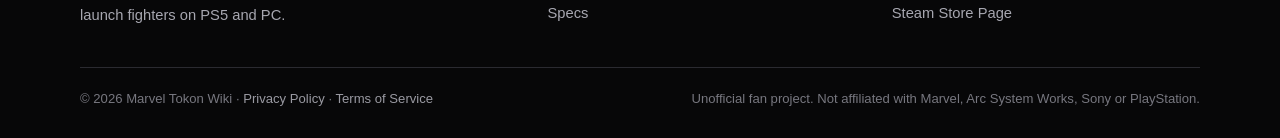
==== commit 614eb2b0: "i18n: language dropdown (EN/ES/JA/PT) in nav, client-side dictionary for nav/footer/home/H1s/tabs, l" ====
--- a/index.html
+++ b/index.html
@@ -29,12 +29,12 @@
     <a class="brand" href="/"><img src="/favicon-32x32.png" alt="Marvel Tokon Wiki logo">MARVEL <em>Tōkon</em>&nbsp;Wiki</a>
     <button class="nav-toggle" aria-label="Toggle navigation" aria-expanded="false">&#9776;</button>
     <ul class="nav-links">
-      <li><a href="/" class="active">Home</a></li>
-      <li><a href="/tier-list/">Tier List</a></li>
-      <li><a href="/characters/">Characters</a></li>
-      <li><a href="/guides/best-teams/">Best Teams</a></li>
-      <li><a href="/guides/beginner/">Beginner Guide</a></li>
-      <li><a href="/system-requirements/">Specs</a></li>
+      <li><a href="/" class="active" data-i18n="nav.home">Home</a></li>
+      <li><a href="/tier-list/" data-i18n="nav.tier">Tier List</a></li>
+      <li><a href="/characters/" data-i18n="nav.characters">Characters</a></li>
+      <li><a href="/guides/best-teams/" data-i18n="nav.teams">Best Teams</a></li>
+      <li><a href="/guides/beginner/" data-i18n="nav.beginner">Beginner Guide</a></li>
+      <li><a href="/system-requirements/" data-i18n="nav.specs">Specs</a></li>
     </ul>
   </div>
 </header>
@@ -43,13 +43,13 @@
   <section class="hero">
     <div class="container hero-inner">
       <img class="hero-logo" src="/logo.png" alt="">
-      <span class="eyebrow">Fan-Made Community Wiki</span>
-      <h1>MARVEL <span>Tōkon</span>: Fighting Souls</h1>
+      <span class="eyebrow" data-i18n="home.eyebrow">Fan-Made Community Wiki</span>
+      <h1 data-i18n="home.h1">MARVEL <span>Tōkon</span>: Fighting Souls</h1>
       <p class="lead">Master Marvel's newest 4v4 tag-team fighter from Arc System Works. Learn characters, team synergies, combo systems, advanced mechanics and competitive strategies.</p>
       <div class="cta-row">
-        <a class="btn btn-primary" href="/guides/beginner/">Start Beginner Guide</a>
-        <a class="btn btn-light" href="/characters/">Compare Characters</a>
-        <a class="btn btn-ghost" href="/guides/best-teams/">View Team Guides</a>
+        <a class="btn btn-primary" href="/guides/beginner/" data-i18n="home.cta1">Start Beginner Guide</a>
+        <a class="btn btn-light" href="/characters/" data-i18n="home.cta2">Compare Characters</a>
+        <a class="btn btn-ghost" href="/guides/best-teams/" data-i18n="home.cta3">View Team Guides</a>
       </div>
       <ul class="hero-stats">
         <li>Launched Aug 2026</li>
@@ -65,33 +65,33 @@
   <section class="section">
     <div class="container">
       <div class="section-head">
-        <span class="eyebrow">Start Here</span>
-        <h2>Your MARVEL Tōkon Journey</h2>
-        <p>New to Tōkon? Follow this path from your first match to ranked-ready team play.</p>
+        <span class="eyebrow" data-i18n="home.startEyebrow">Start Here</span>
+        <h2 data-i18n="home.startTitle">Your MARVEL Tōkon Journey</h2>
+        <p data-i18n="home.startP">New to Tōkon? Follow this path from your first match to ranked-ready team play.</p>
       </div>
       <div class="grid grid-4">
         <article class="card">
           <span class="num">1</span>
-          <h3><a href="/guides/beginner/">Beginner Guide</a></h3>
-          <p>Complete beginner walkthrough covering controls, team building and progression.</p>
+          <h3 data-i18n="home.card1"><a href="/guides/beginner/">Beginner Guide</a></h3>
+          <p data-i18n="home.card1d">Complete beginner walkthrough covering controls, team building and progression.</p>
           <a class="card-link" href="/guides/beginner/">Read the guide &rarr;</a>
         </article>
         <article class="card">
           <span class="num">2</span>
-          <h3><a href="/guides/best-teams/">Best Teams</a></h3>
-          <p>Learn the strongest team compositions and character synergies.</p>
+          <h3 data-i18n="home.card2"><a href="/guides/best-teams/">Best Teams</a></h3>
+          <p data-i18n="home.card2d">Learn the strongest team compositions and character synergies.</p>
           <a class="card-link" href="/guides/best-teams/">See team comps &rarr;</a>
         </article>
         <article class="card">
           <span class="num">3</span>
-          <h3><a href="/characters/spider-man/">Combo System</a></h3>
-          <p>Master assists, tag mechanics, cancels and advanced combo routes.</p>
+          <h3 data-i18n="home.card3"><a href="/characters/spider-man/">Combo System</a></h3>
+          <p data-i18n="home.card3d">Master assists, tag mechanics, cancels and advanced combo routes.</p>
           <a class="card-link" href="/characters/spider-man/">Learn combos &rarr;</a>
         </article>
         <article class="card">
           <span class="num">4</span>
-          <h3><a href="/tier-list/">Ranked Play</a></h3>
-          <p>Improve matchmaking performance and competitive fundamentals.</p>
+          <h3 data-i18n="home.card4"><a href="/tier-list/">Ranked Play</a></h3>
+          <p data-i18n="home.card4d">Improve matchmaking performance and competitive fundamentals.</p>
           <a class="card-link" href="/tier-list/">Check the tier list &rarr;</a>
         </article>
       </div>
@@ -102,11 +102,11 @@
     <div class="container about-grid">
       <div class="about-copy">
         <div class="section-head">
-          <h2>What is MARVEL Tōkon: Fighting Souls?</h2>
+          <h2 data-i18n="home.aboutTitle">What is MARVEL Tōkon: Fighting Souls?</h2>
         </div>
         <p>MARVEL Tōkon: Fighting Souls is a 4v4 team-based fighting game developed by Arc System Works in partnership with Marvel Games and PlayStation Studios. Players assemble squads of iconic Marvel heroes and villains for fast-paced tag battles.</p>
         <p>Featuring anime-inspired visuals, simplified controls for newcomers and deep mechanics for competitive players, Tōkon combines accessible gameplay with high-level strategic depth.</p>
-        <a class="btn btn-primary" href="/characters/">Explore All Guides</a>
+        <a class="btn btn-primary" href="/characters/" data-i18n="home.aboutCta">Explore All Guides</a>
       </div>
       <div class="stat-grid">
         <div class="stat-item"><div class="label">Developer</div><div class="value">Arc System Works</div></div>
@@ -123,9 +123,9 @@
   <section class="section">
     <div class="container">
       <div class="section-head">
-        <span class="eyebrow">Popular Guides</span>
-        <h2>Most-Searched Right Now</h2>
-        <p>Move lists, combos and meta breakdowns for the launch roster's most popular fighters.</p>
+        <span class="eyebrow" data-i18n="home.popEyebrow">Popular Guides</span>
+        <h2 data-i18n="home.popTitle">Most-Searched Right Now</h2>
+        <p data-i18n="home.popP">Move lists, combos and meta breakdowns for the launch roster's most popular fighters.</p>
       </div>
       <div class="grid grid-4">
         <article class="card"><h3><a href="/tier-list/">Tier List</a></h3><p>Current S/A/B/C rankings for all 20 launch fighters.</p><a class="card-link" href="/tier-list/">View tiers &rarr;</a></article>
@@ -139,11 +139,11 @@
   <section class="section">
     <div class="container">
       <div class="final-cta">
-        <h2>Ready to Master MARVEL Tōkon?</h2>
-        <p>From your first character selection to advanced tournament-level team strategies, our community wiki helps you improve every aspect of your game.</p>
+        <h2 data-i18n="home.ctaTitle">Ready to Master MARVEL Tōkon?</h2>
+        <p data-i18n="home.ctaP">From your first character selection to advanced tournament-level team strategies, our community wiki helps you improve every aspect of your game.</p>
         <div class="cta-row" style="justify-content:center">
-          <a class="btn btn-primary" href="/guides/beginner/">Read the Beginner Guide</a>
-          <a class="btn btn-outline" href="https://www.playstation.com/games/marvel-tokon-fighting-souls/" target="_blank" rel="noopener">Play on PS5 &amp; PC</a>
+          <a class="btn btn-primary" href="/guides/beginner/" data-i18n="home.ctaB1">Read the Beginner Guide</a>
+          <a class="btn btn-outline" href="https://www.playstation.com/games/marvel-tokon-fighting-souls/" target="_blank" rel="noopener" data-i18n="home.ctaB2">Play on PS5 &amp; PC</a>
         </div>
       </div>
     </div>
@@ -159,17 +159,17 @@
         <p style="margin-top:10px">4v4 Marvel fighting game by Arc System Works featuring 20 launch fighters on PS5 and PC.</p>
       </div>
       <div>
-        <h4>Guides</h4>
+        <h4 data-i18n="footer.guides">Guides</h4>
         <ul>
-          <li><a href="/guides/beginner/">Beginner Guide</a></li>
-          <li><a href="/tier-list/">Tier List</a></li>
+          <li><a href="/guides/beginner/" data-i18n="nav.beginner">Beginner Guide</a></li>
+          <li><a href="/tier-list/" data-i18n="nav.tier">Tier List</a></li>
           <li><a href="/characters/">Character Roster</a></li>
           <li><a href="/guides/best-teams/">Best Team Comps</a></li>
-          <li><a href="/system-requirements/">Specs</a></li>
+          <li><a href="/system-requirements/" data-i18n="nav.specs">Specs</a></li>
         </ul>
       </div>
       <div>
-        <h4>Official &amp; Community</h4>
+        <h4 data-i18n="footer.official">Official &amp; Community</h4>
         <ul>
           <li><a href="https://www.playstation.com/games/marvel-tokon-fighting-souls/" target="_blank" rel="noopener">Play MARVEL Tōkon</a></li>
           <li><a href="https://discord.gg/marveltokonofficial" target="_blank" rel="noopener">Official Discord</a></li>
@@ -181,13 +181,15 @@
     </div>
     <div class="footer-bottom">
       <span>&copy; <span data-year>2026</span> Marvel Tokon Wiki &middot; <a href="/privacy/">Privacy Policy</a> &middot; <a href="/terms/">Terms of Service</a></span>
-      <span>Unofficial fan project. Not affiliated with Marvel, Arc System Works, Sony or PlayStation.</span>
+      <span data-i18n="footer.disclaimer">Unofficial fan project. Not affiliated with Marvel, Arc System Works, Sony or PlayStation.</span>
     </div>
   </div>
 </footer>
 <script src="/assets/js/main.js"></script>
+<script src="/assets/js/i18n.js"></script>
 </body>
 </html>
 
 
 
+
--- a/assets/css/style.css
+++ b/assets/css/style.css
@@ -234,3 +234,17 @@
   .cta-row .btn{flex:1 1 100%;text-align:center}
   .hero h1{letter-spacing:.5px}
 }
+
+/* ===== Language dropdown (dark nav) ===== */
+.lang{position:relative;margin-left:6px}
+.lang-btn{display:flex;align-items:center;gap:6px;background:none;border:1px solid var(--dark-border);border-radius:8px;color:#e8e8ec;font-weight:700;font-size:.85rem;padding:7px 12px;cursor:pointer;letter-spacing:.5px}
+.lang-btn:hover{border-color:var(--primary);color:#fff}
+.lang-menu{position:absolute;right:0;top:calc(100% + 8px);background:#0c0c0e;border:1px solid var(--dark-border);border-radius:10px;display:none;min-width:170px;z-index:60;list-style:none;padding:6px;box-shadow:0 14px 34px rgba(0,0,0,.5)}
+.lang-menu.open{display:block}
+.lang-menu button{width:100%;text-align:left;background:none;border:none;color:#e8e8ec;padding:9px 12px;border-radius:6px;cursor:pointer;font-size:.88rem;font-weight:600}
+.lang-menu button:hover{background:var(--dark-card);color:#fff}
+.lang-menu button.active{color:var(--primary)}
+@media (max-width:720px){
+  .lang{margin-left:0}
+  .lang-menu{right:auto;left:0}
+}
